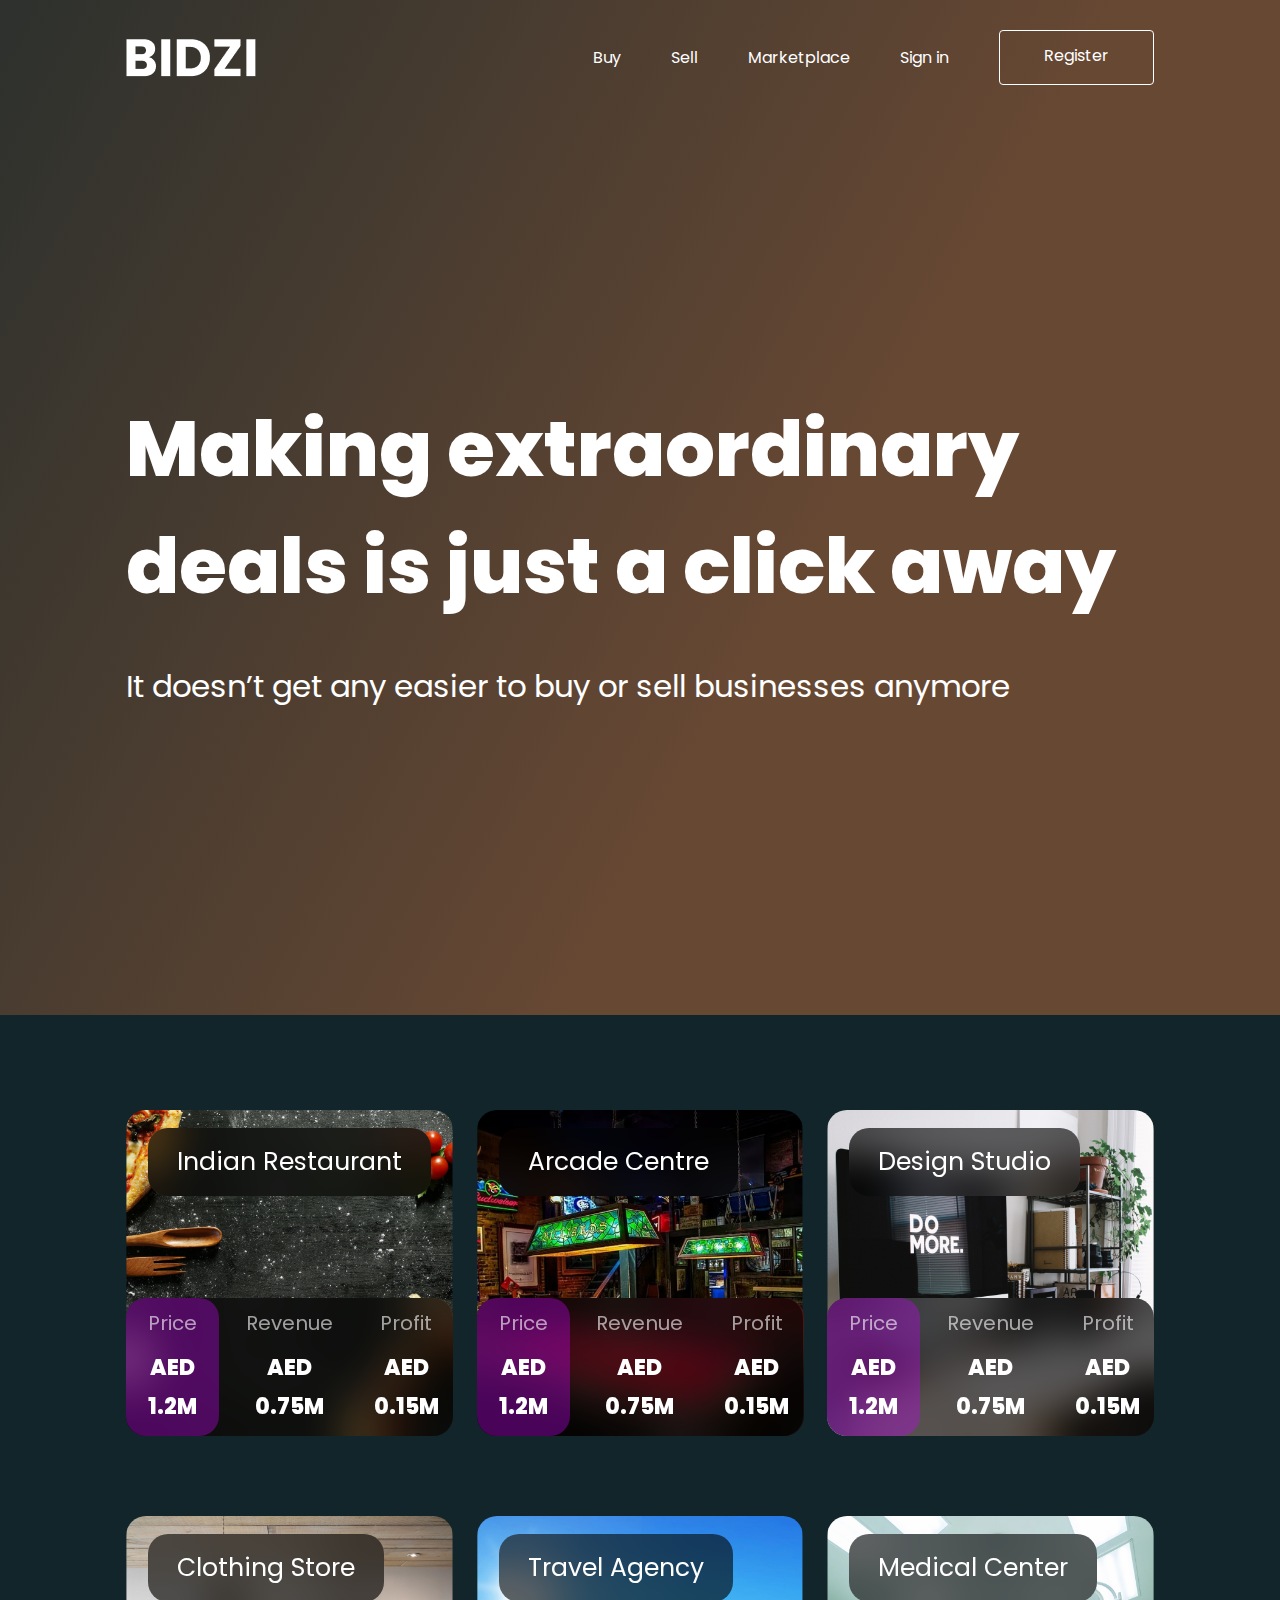
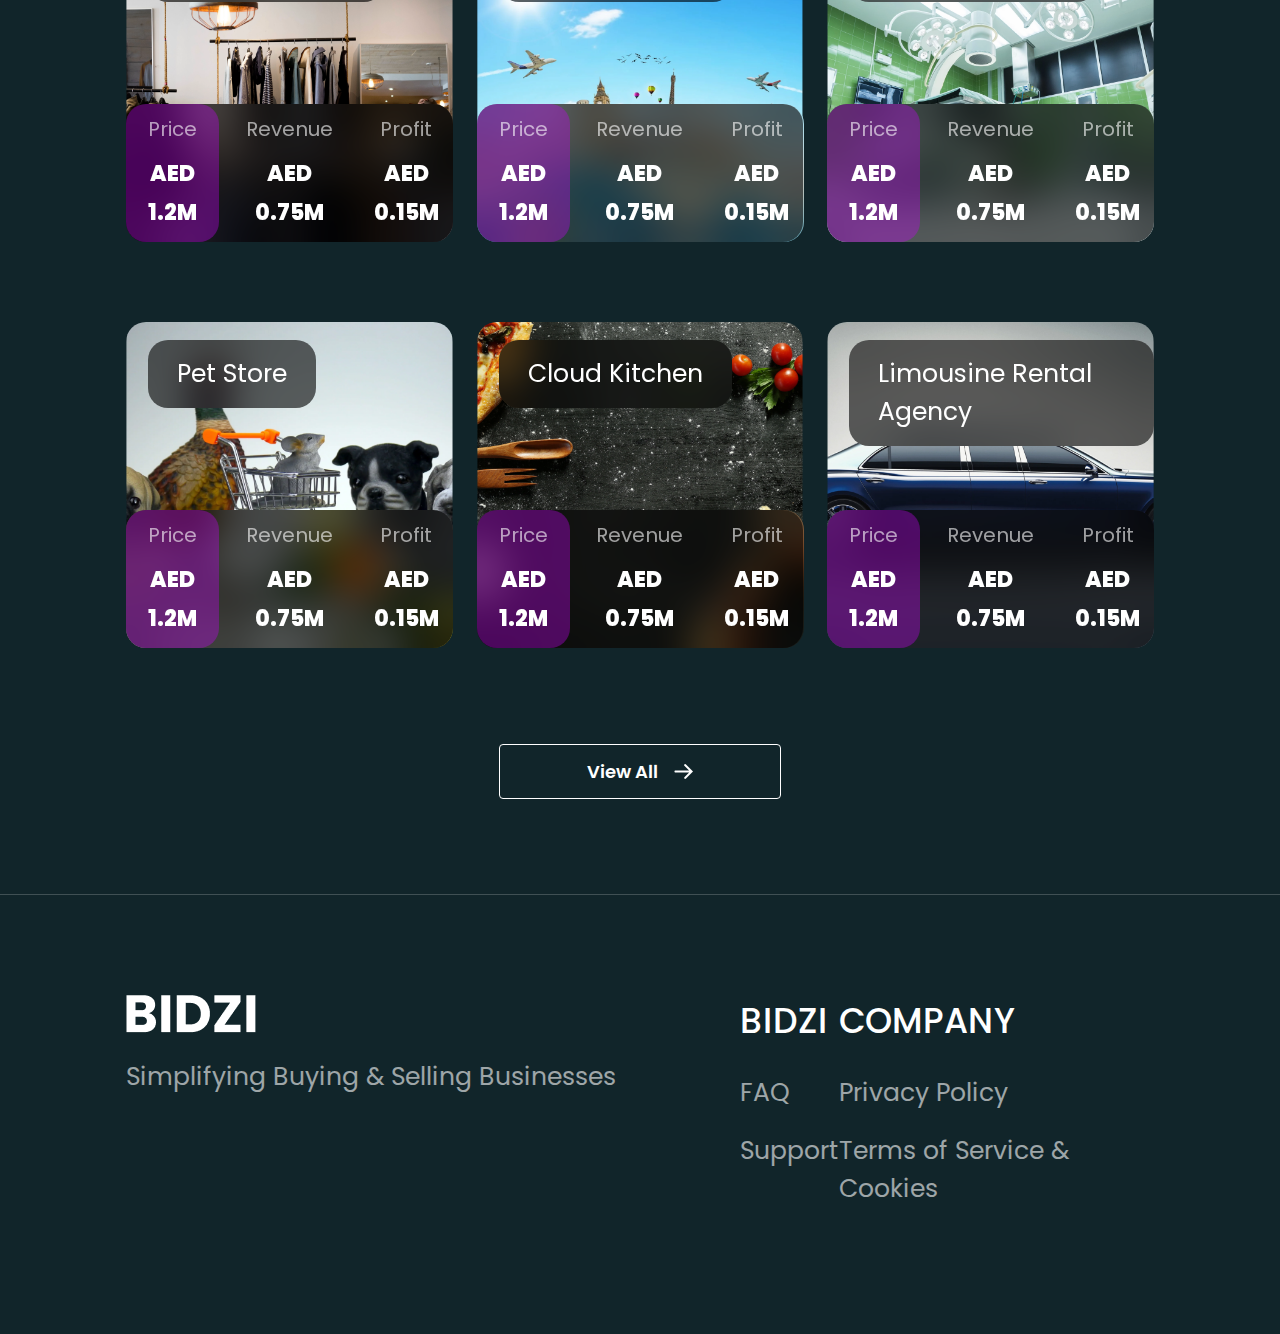
==== index.html @ 93b61b7f "intial" ====
<!DOCTYPE html>
<html lang="en-US">
  <head>
    <meta charset="utf-8" />
    <meta name="viewport" content="width=device-width, initial-scale=1" />
    <link rel="shortcut icon" href="images/favicon.png" />
    <title>Bidzi</title>
    <link media="all" rel="stylesheet" type="text/css" href="css/main.css" />
  </head>
  <body>
    <div id="wrapper">
      <div class="main-header">
        <header id="header">
          <div class="container-fluid">
            <a href="#" class="nav-opener">
              <i class="fal fa-bars"></i>
            </a>
            <nav id="nav">
              <a href="#" class="nav-opener">
                <i class="fal fa-close"></i>
              </a>
              <div class="logo">
                <a href="index.html">
                  <img src="./images/logo.png" alt="LOGO" />
                </a>
              </div>
              <ul>
                <li>
                  <a href="">Buy</a>
                </li>
                <li>
                  <a href="">Sell</a>
                </li>
                <li>
                  <a href="">Marketplace</a>
                </li>
                <li>
                  <a href="./sign-up.html">Sign in</a>
                </li>
                <li>
                  <a href="./Seller.dashboard.html" class="btn transparent"
                    >Register</a
                  >
                </li>
              </ul>
            </nav>
            <div class="logo second" id="second-logo">
              <a href="index.html">
                <img src="images/logo.png" alt="LOGO" />
              </a>
            </div>
          </div>
        </header>
        <div class="container-fluid banner-section">
          <div class="banner-content">
            <h1>Making extraordinary deals is just a click away</h1>
            <p>It doesn’t get any easier to buy or sell businesses anymore</p>
          </div>
        </div>
      </div>
      <!-- main-section -->
      <main id="main">
        <section class="card-section">
          <div class="container-fluid">
            <div class="row">
              <div class="col-lg-4 col-md-6 col-sm-12">
                <div class="card">
                  <div class="card-img">
                    <img src="./images/card-1.png" alt="card-1" />
                  </div>
                  <div class="card-content">
                    <div class="card-tag">
                      <p class="card-text">Indian Restaurant</p>
                    </div>
                    <div class="card-description">
                      <div class="row">
                        <div class="col-lg-4 col-12">
                          <div class="price-card price">
                            <span class="title-value">Price</span>
                            <span class="price-value">AED 1.2M</span>
                          </div>
                        </div>
                        <div class="col-lg-4 col-6">
                          <div class="price-card">
                            <span class="title-value">Revenue</span>
                            <span class="price-value">AED 0.75M</span>
                          </div>
                        </div>
                        <div class="col-lg-4 col-6">
                          <div class="price-card">
                            <span class="title-value">Profit</span>
                            <span class="price-value">AED 0.15M</span>
                          </div>
                        </div>
                      </div>
                    </div>
                  </div>
                </div>
              </div>
              <div class="col-lg-4 col-md-6 col-sm-12">
                <div class="card">
                  <div class="card-img">
                    <img src="./images/card-2.png" alt="card-2" />
                  </div>
                  <div class="card-content">
                    <div class="card-tag">
                      <p class="card-text">Arcade Centre</p>
                    </div>
                    <div class="card-description">
                      <div class="row">
                        <div class="col-lg-4 col-12">
                          <div class="price-card price">
                            <span class="title-value">Price</span>
                            <span class="price-value">AED 1.2M</span>
                          </div>
                        </div>
                        <div class="col-lg-4 col-6">
                          <div class="price-card">
                            <span class="title-value">Revenue</span>
                            <span class="price-value">AED 0.75M</span>
                          </div>
                        </div>
                        <div class="col-lg-4 col-6">
                          <div class="price-card">
                            <span class="title-value">Profit</span>
                            <span class="price-value">AED 0.15M</span>
                          </div>
                        </div>
                      </div>
                    </div>
                  </div>
                </div>
              </div>
              <div class="col-lg-4 col-md-6 col-sm-12">
                <div class="card">
                  <div class="card-img">
                    <img src="./images/card-3.png" alt="card-3" />
                  </div>
                  <div class="card-content">
                    <div class="card-tag">
                      <p class="card-text">Design Studio</p>
                    </div>
                    <div class="card-description">
                      <div class="row">
                        <div class="col-lg-4 col-12">
                          <div class="price-card price">
                            <span class="title-value">Price</span>
                            <span class="price-value">AED 1.2M</span>
                          </div>
                        </div>
                        <div class="col-lg-4 col-6">
                          <div class="price-card">
                            <span class="title-value">Revenue</span>
                            <span class="price-value">AED 0.75M</span>
                          </div>
                        </div>
                        <div class="col-lg-4 col-6">
                          <div class="price-card">
                            <span class="title-value">Profit</span>
                            <span class="price-value">AED 0.15M</span>
                          </div>
                        </div>
                      </div>
                    </div>
                  </div>
                </div>
              </div>
              <div class="col-lg-4 col-md-6 col-sm-12">
                <div class="card">
                  <div class="card-img">
                    <img src="./images/card-4.png" alt="card-4" />
                  </div>
                  <div class="card-content">
                    <div class="card-tag">
                      <p class="card-text">Clothing Store</p>
                    </div>
                    <div class="card-description">
                      <div class="row">
                        <div class="col-lg-4 col-12">
                          <div class="price-card price">
                            <span class="title-value">Price</span>
                            <span class="price-value">AED 1.2M</span>
                          </div>
                        </div>
                        <div class="col-lg-4 col-6">
                          <div class="price-card">
                            <span class="title-value">Revenue</span>
                            <span class="price-value">AED 0.75M</span>
                          </div>
                        </div>
                        <div class="col-lg-4 col-6">
                          <div class="price-card">
                            <span class="title-value">Profit</span>
                            <span class="price-value">AED 0.15M</span>
                          </div>
                        </div>
                      </div>
                    </div>
                  </div>
                </div>
              </div>
              <div class="col-lg-4 col-md-6 col-sm-12">
                <div class="card">
                  <div class="card-img">
                    <img src="./images/card-5.png" alt="card-5" />
                  </div>
                  <div class="card-content">
                    <div class="card-tag">
                      <p class="card-text">Travel Agency</p>
                    </div>
                    <div class="card-description">
                      <div class="row">
                        <div class="col-lg-4 col-12">
                          <div class="price-card price">
                            <span class="title-value">Price</span>
                            <span class="price-value">AED 1.2M</span>
                          </div>
                        </div>
                        <div class="col-lg-4 col-6">
                          <div class="price-card">
                            <span class="title-value">Revenue</span>
                            <span class="price-value">AED 0.75M</span>
                          </div>
                        </div>
                        <div class="col-lg-4 col-6">
                          <div class="price-card">
                            <span class="title-value">Profit</span>
                            <span class="price-value">AED 0.15M</span>
                          </div>
                        </div>
                      </div>
                    </div>
                  </div>
                </div>
              </div>
              <div class="col-lg-4 col-md-6 col-sm-12">
                <div class="card">
                  <div class="card-img">
                    <img src="./images/card-6.png" alt="card-6" />
                  </div>
                  <div class="card-content">
                    <div class="card-tag">
                      <p class="card-text">Medical Center</p>
                    </div>
                    <div class="card-description">
                      <div class="row">
                        <div class="col-md-4 col-sm-12">
                          <div class="price-card price">
                            <span class="title-value">Price</span>
                            <span class="price-value">AED 1.2M</span>
                          </div>
                        </div>
                        <div class="col-lg-4 col-6">
                          <div class="price-card">
                            <span class="title-value">Revenue</span>
                            <span class="price-value">AED 0.75M</span>
                          </div>
                        </div>
                        <div class="col-lg-4 col-6">
                          <div class="price-card">
                            <span class="title-value">Profit</span>
                            <span class="price-value">AED 0.15M</span>
                          </div>
                        </div>
                      </div>
                    </div>
                  </div>
                </div>
              </div>
              <div class="col-lg-4 col-md-6 col-sm-12">
                <div class="card">
                  <div class="card-img">
                    <img src="./images/card-7.png" alt="card-7" />
                  </div>
                  <div class="card-content">
                    <div class="card-tag">
                      <p class="card-text">Pet Store</p>
                    </div>
                    <div class="card-description">
                      <div class="row">
                        <div class="col-md-4 col-sm-12">
                          <div class="price-card price">
                            <span class="title-value">Price</span>
                            <span class="price-value">AED 1.2M</span>
                          </div>
                        </div>
                        <div class="col-lg-4 col-6">
                          <div class="price-card">
                            <span class="title-value">Revenue</span>
                            <span class="price-value">AED 0.75M</span>
                          </div>
                        </div>
                        <div class="col-lg-4 col-6">
                          <div class="price-card">
                            <span class="title-value">Profit</span>
                            <span class="price-value">AED 0.15M</span>
                          </div>
                        </div>
                      </div>
                    </div>
                  </div>
                </div>
              </div>
              <div class="col-lg-4 col-md-6 col-sm-12">
                <div class="card">
                  <div class="card-img">
                    <img src="./images/card-1.png" alt="card-8" />
                  </div>
                  <div class="card-content">
                    <div class="card-tag">
                      <p class="card-text">Cloud Kitchen</p>
                    </div>
                    <div class="card-description">
                      <div class="row">
                        <div class="col-lg-4 col-12">
                          <div class="price-card price">
                            <span class="title-value">Price</span>
                            <span class="price-value">AED 1.2M</span>
                          </div>
                        </div>
                        <div class="col-lg-4 col-6">
                          <div class="price-card">
                            <span class="title-value">Revenue</span>
                            <span class="price-value">AED 0.75M</span>
                          </div>
                        </div>
                        <div class="col-lg-4 col-6">
                          <div class="price-card">
                            <span class="title-value">Profit</span>
                            <span class="price-value">AED 0.15M</span>
                          </div>
                        </div>
                      </div>
                    </div>
                  </div>
                </div>
              </div>
              <div class="col-lg-4 col-md-6 col-sm-12">
                <div class="card">
                  <div class="card-img">
                    <img src="./images/card-9.png" alt="card-9" />
                  </div>
                  <div class="card-content">
                    <div class="card-tag">
                      <p class="card-text">Limousine Rental Agency</p>
                    </div>
                    <div class="card-description">
                      <div class="row">
                        <div class="col-lg-4 col-12">
                          <div class="price-card price">
                            <span class="title-value">Price</span>
                            <span class="price-value">AED 1.2M</span>
                          </div>
                        </div>
                        <div class="col-lg-4 col-6">
                          <div class="price-card">
                            <span class="title-value">Revenue</span>
                            <span class="price-value">AED 0.75M</span>
                          </div>
                        </div>
                        <div class="col-lg-4 col-6">
                          <div class="price-card">
                            <span class="title-value">Profit</span>
                            <span class="price-value">AED 0.15M</span>
                          </div>
                        </div>
                      </div>
                    </div>
                  </div>
                </div>
              </div>
            </div>
          </div>
          <div class="container">
            <div class="view-button text-center mt-3">
              <a
                href="#"
                class="btn transparent view d-flex justify-content-center align-items-center gap-3 m-auto"
              >
                <span>View All</span>
                <img src="./images/right-arrow.png" alt="right-arrow" />
              </a>
            </div>
          </div>
        </section>
      </main>
      <!-- footer -->
      <footer id="footer">
        <div class="container-fluid footer-container">
          <div class="row">
            <div class="col-md-7 col-sm-12">
              <div class="footer-left">
                <div class="logo">
                  <a href="index.html">
                    <img src="./images/logo.png" alt="LOGO" />
                  </a>
                </div>
                <p>Simplifying Buying & Selling Businesses</p>
              </div>
            </div>
            <div class="col-md-5 col-sm-12">
              <div class="footer-right">
                <div class="faq">
                  <h1>Bidzi</h1>
                  <ul class="footer-links">
                    <li>
                      <a href="#">FAQ</a>
                    </li>
                    <li>
                      <a href="#">Support</a>
                    </li>
                  </ul>
                </div>
                <div class="company">
                  <h1>Company</h1>
                  <ul class="footer-links">
                    <li>
                      <a href="#">Privacy Policy</a>
                    </li>
                    <li>
                      <a href="#">Terms of Service & Cookies</a>
                    </li>
                  </ul>
                </div>
              </div>
            </div>
          </div>
        </div>
      </footer>
    </div>
    <script src="https://ajax.googleapis.com/ajax/libs/jquery/1.11.2/jquery.min.js"></script>
    <script type="text/javascript" src="js/bootstrap.min.js"></script>
    <script type="text/javascript" src="js/main.js"></script>
    <script type="text/javascript" src="js/slick.js"></script>
  </body>
</html>
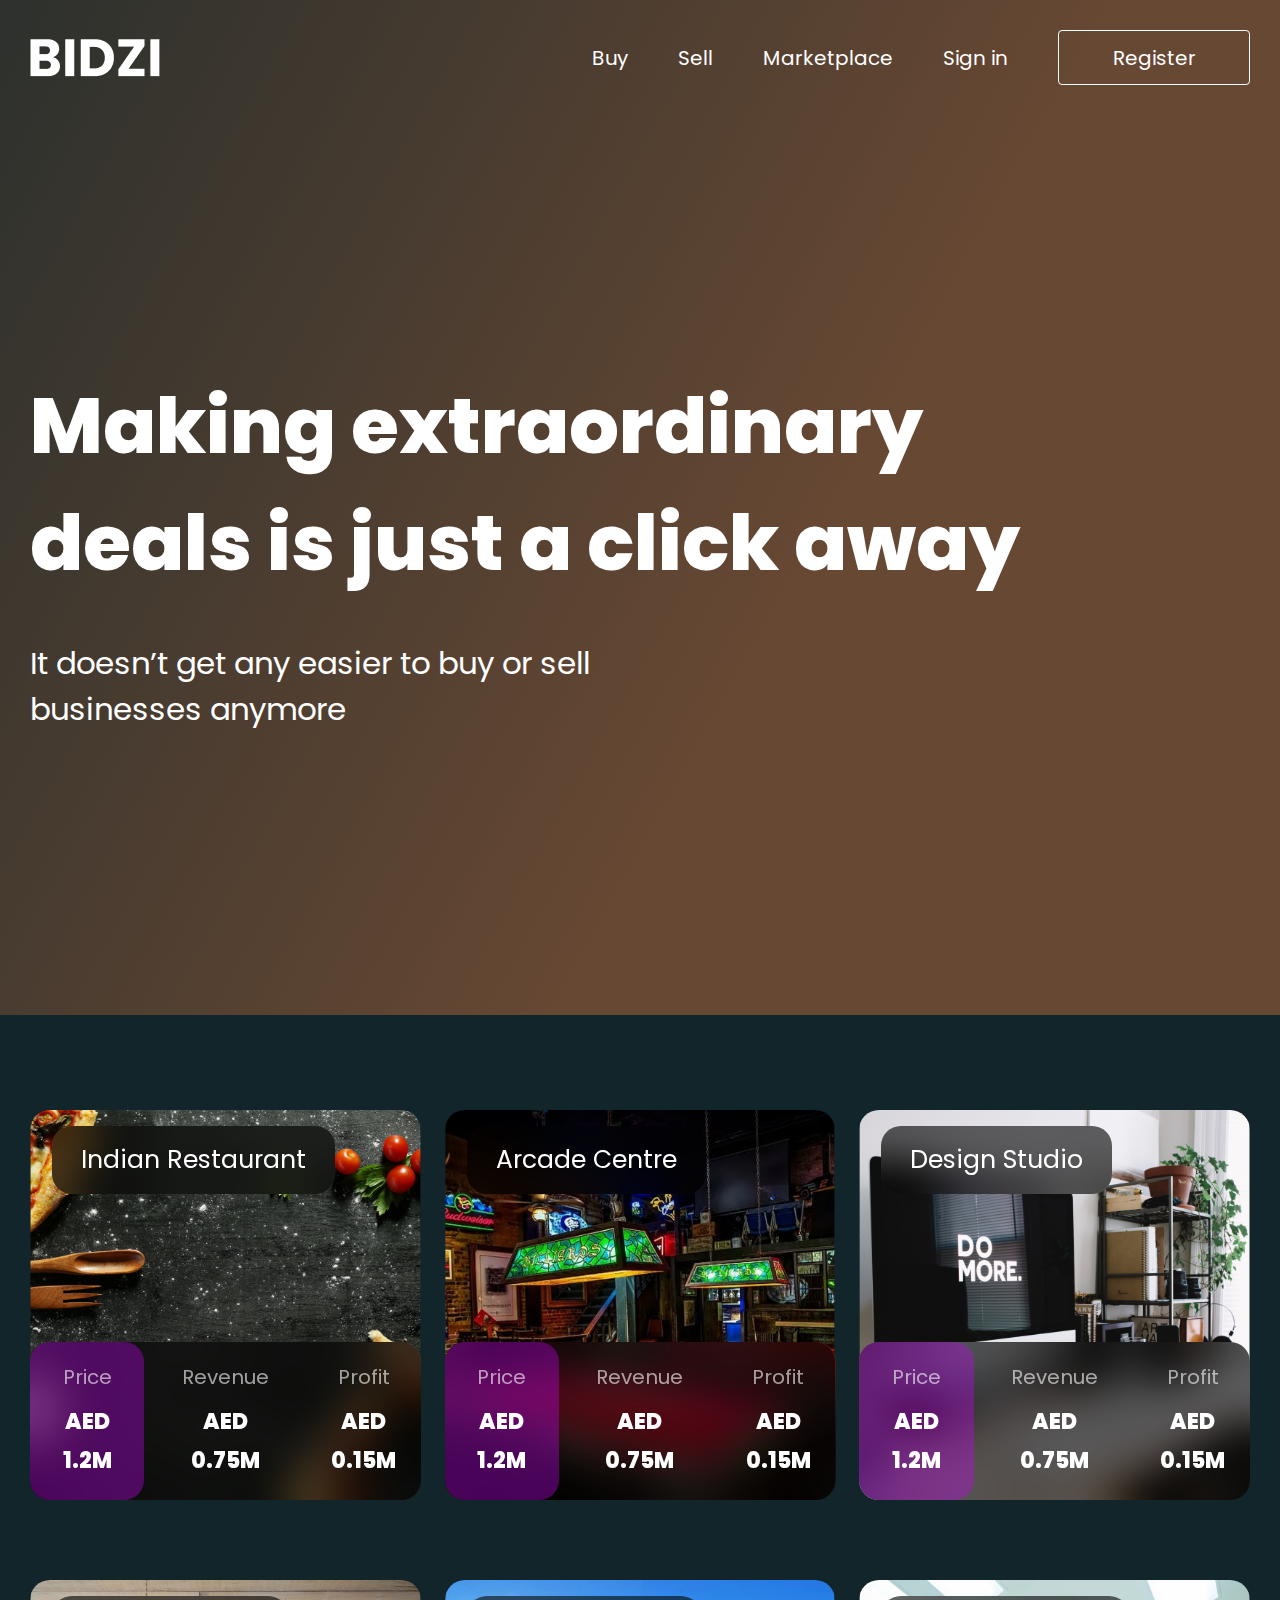
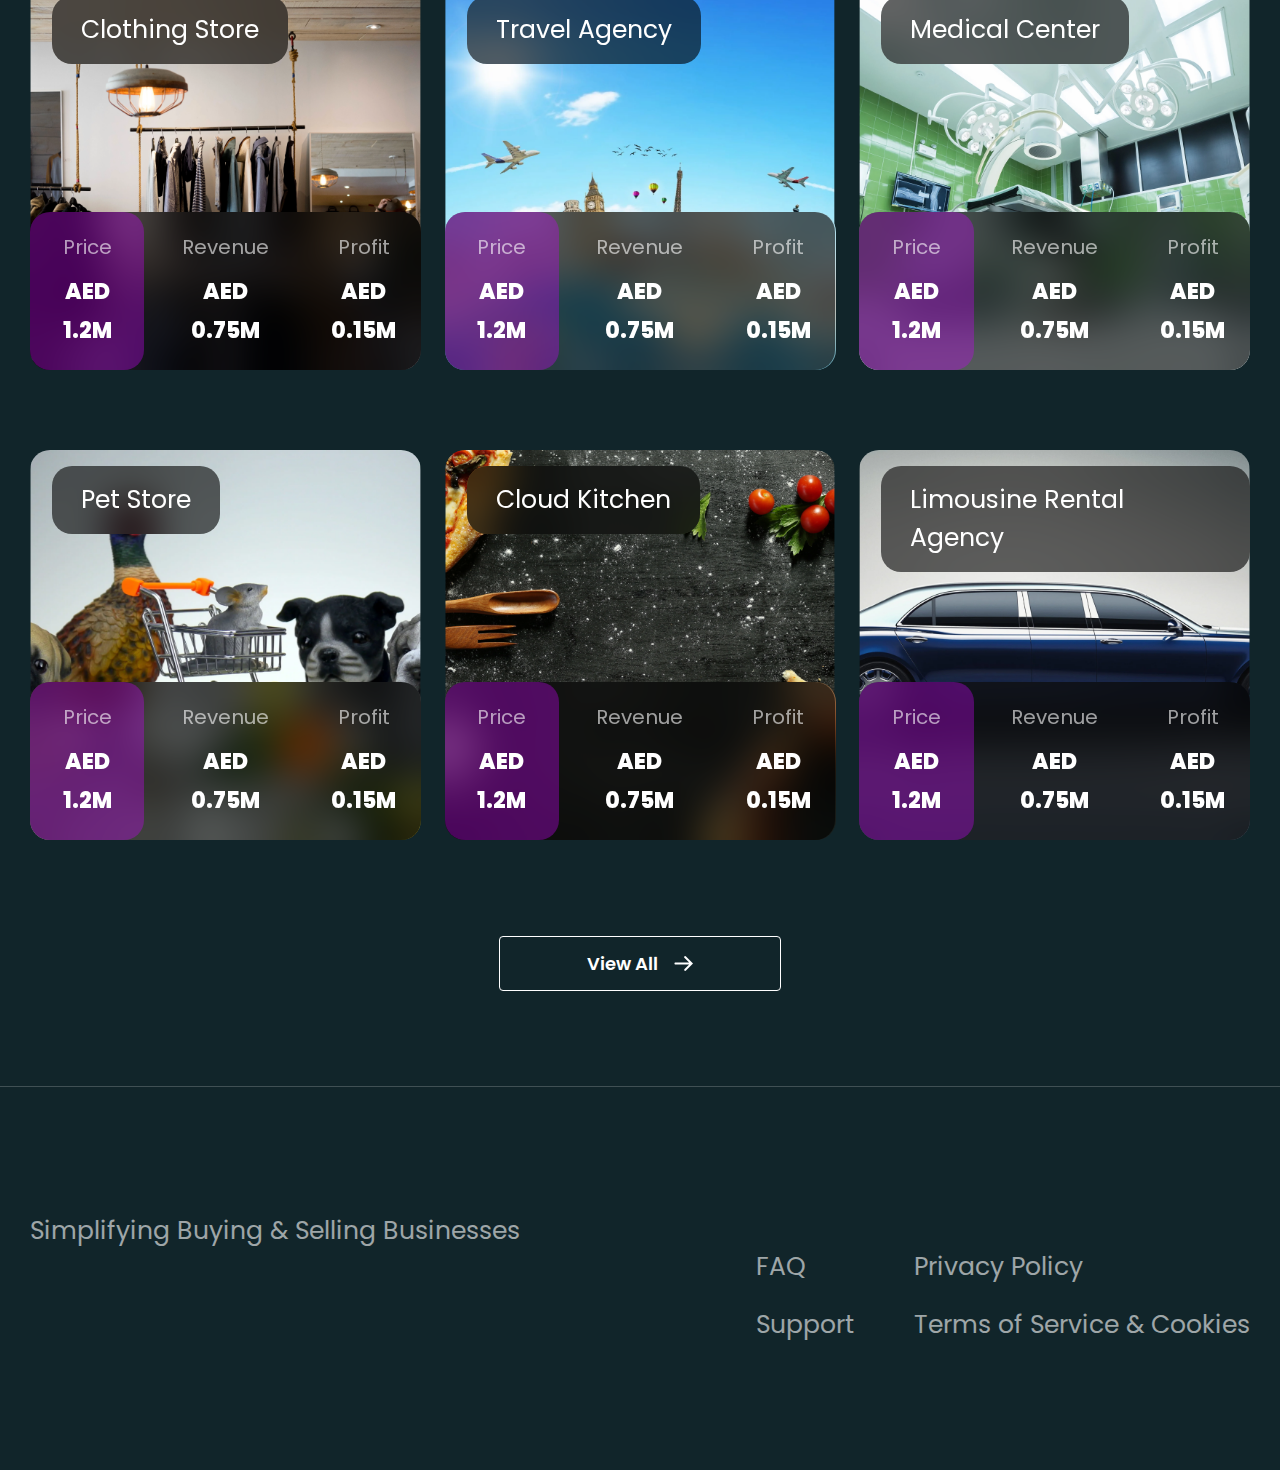
==== commit 041b294a: "buyer dashboard done" ====
--- a/index.html
+++ b/index.html
@@ -3,7 +3,7 @@
   <head>
     <meta charset="utf-8" />
     <meta name="viewport" content="width=device-width, initial-scale=1" />
-    <link rel="shortcut icon" href="images/favicon.png" />
+    <link rel="shortcut icon" href="images/logo.png" />
     <title>Bidzi</title>
     <link media="all" rel="stylesheet" type="text/css" href="css/main.css" />
   </head>
@@ -15,6 +15,11 @@
             <a href="#" class="nav-opener">
               <i class="fal fa-bars"></i>
             </a>
+            <div class="logo">
+              <a href="index.html">
+                <img src="images/logo.png" alt="LOGO" />
+              </a>
+            </div>
             <nav id="nav">
               <a href="#" class="nav-opener">
                 <i class="fal fa-close"></i>
@@ -32,7 +37,7 @@
                   <a href="">Sell</a>
                 </li>
                 <li>
-                  <a href="">Marketplace</a>
+                  <a href="market-place.html">Marketplace</a>
                 </li>
                 <li>
                   <a href="./sign-up.html">Sign in</a>
@@ -44,17 +49,14 @@
                 </li>
               </ul>
             </nav>
-            <div class="logo second" id="second-logo">
-              <a href="index.html">
-                <img src="images/logo.png" alt="LOGO" />
-              </a>
-            </div>
           </div>
         </header>
-        <div class="container-fluid banner-section">
-          <div class="banner-content">
-            <h1>Making extraordinary deals is just a click away</h1>
-            <p>It doesn’t get any easier to buy or sell businesses anymore</p>
+        <div class="banner-section">
+          <div class="container-fluid">
+            <div class="banner-content">
+              <h1>Making extraordinary deals is just a click away</h1>
+              <p>It doesn’t get any easier to buy or sell businesses anymore</p>
+            </div>
           </div>
         </div>
       </div>
@@ -400,7 +402,7 @@
             </div>
             <div class="col-md-5 col-sm-12">
               <div class="footer-right">
-                <div class="faq">
+                <div>
                   <h1>Bidzi</h1>
                   <ul class="footer-links">
                     <li>
@@ -411,7 +413,7 @@
                     </li>
                   </ul>
                 </div>
-                <div class="company">
+                <div>
                   <h1>Company</h1>
                   <ul class="footer-links">
                     <li>
--- a/css/main.css
+++ b/css/main.css
@@ -21963,6 +21963,15 @@
   overflow: hidden;
 }
 
+label {
+  font-weight: 500;
+  font-size: 20px;
+  line-height: 30px;
+  letter-spacing: 0.02em;
+  color: #fff;
+  margin-bottom: 10px;
+}
+
 input[type=text],
 input[type=tel],
 input[type=email],
@@ -22235,6 +22244,12 @@
 select,
 .form-select {
   -webkit-appearance: none;
+  background-image: url(../images/arrow-down.svg);
+  background-repeat: no-repeat;
+  background-position: calc(100% - 10px) center;
+  background-size: 14px;
+  line-height: 20px !important;
+  z-index: 9999;
 }
 
 textarea {
@@ -22244,6 +22259,7 @@
   line-height: 15px;
   color: rgba(255, 255, 255, 0.4);
   padding: 20px;
+  border-radius: 10px;
 }
 
 button,
@@ -22254,116 +22270,6 @@
   -webkit-appearance: none;
   -webkit-border-radius: 0;
   cursor: pointer;
-}
-
-.radio {
-  padding: 0;
-}
-.radio.radio-card {
-  display: block;
-  position: relative;
-  border: none;
-  flex: 1 0 47%;
-}
-@media (max-width: 767px) {
-  .radio.radio-card {
-    flex: 1 0 100%;
-  }
-}
-.radio.radio-card input[type=radio]:checked ~ label {
-  background: #fff8e6;
-  border: 3px solid #febd09;
-}
-.radio.radio-card label {
-  padding: 130px 30px 50px;
-  width: 100%;
-  height: auto;
-  background: #fff;
-  color: #11252a;
-  border: 1px solid #e0e0e0;
-  border-radius: 30px;
-  font-weight: 600;
-  font-size: 36px;
-  line-height: 58px;
-  cursor: pointer;
-  position: relative;
-  text-align: center;
-  transition: all ease 0.3s;
-  max-height: 500px;
-  min-height: 500px;
-  display: flex;
-  align-items: center;
-  justify-content: center;
-  flex-direction: column;
-  gap: 100px;
-}
-@media (max-width: 991px) {
-  .radio.radio-card label {
-    padding: 90px 20px 25px;
-    max-height: 400px;
-    min-height: 400px;
-    gap: 50px;
-  }
-}
-@media (max-width: 639px) {
-  .radio.radio-card label {
-    padding: 60px 15px 15px;
-    max-height: 300px;
-    min-height: 300px;
-    gap: 20px;
-  }
-}
-.radio.radio-card .img-box {
-  max-width: 270px;
-  margin: 0 auto;
-}
-@media (max-width: 639px) {
-  .radio.radio-card .img-box {
-    max-width: 160px;
-  }
-}
-.radio.radio-card .img-box.company {
-  max-width: 350px;
-}
-@media (max-width: 639px) {
-  .radio.radio-card .img-box.company {
-    max-width: 220px;
-  }
-}
-.radio input[type=radio] {
-  position: absolute;
-  opacity: 0;
-  visibility: hidden;
-}
-.radio input[type=radio]:checked ~ label:after {
-  content: "\f111";
-  font-family: "Font Awesome 5 Pro";
-  background: #fff;
-  border-color: #f7af7e;
-  color: #f7af7e;
-}
-.radio label:after {
-  content: "";
-  width: 46px;
-  height: 46px;
-  display: block;
-  border: 4px solid #e0e0e0;
-  position: absolute;
-  top: 34px;
-  right: 34px;
-  font-size: 28px;
-  border-radius: 50%;
-  display: flex;
-  align-items: center;
-  justify-content: center;
-  font-weight: 900;
-}
-@media (max-width: 639px) {
-  .radio label:after {
-    width: 30px;
-    height: 30px;
-    font-size: 16px;
-  }
 }
 
 .main-signup {
@@ -22534,9 +22440,32 @@
   transform: translateY(-50%);
 }
 
-#seller-dashboard {
+.bg-dashbaord {
   background-color: #11252a;
   min-height: 100vh;
+}
+
+.main-sidebar {
+  width: 30%;
+}
+@media (max-width: 1199px) {
+  .main-sidebar {
+    width: 0;
+  }
+}
+
+.sidebar-opener {
+  display: none;
+  position: absolute;
+  left: 15px;
+  top: 10px;
+  z-index: 999;
+}
+@media (max-width: 1199px) {
+  .sidebar-opener {
+    display: inline-block;
+    vertical-align: middle;
+  }
 }
 
 .seller-dashboard-header {
@@ -22553,34 +22482,72 @@
   margin-top: 20px;
   margin-bottom: 100px;
 }
+@media (max-width: 1199px) {
+  .inner-dashboard .sidebar {
+    position: fixed;
+    left: -260px;
+    top: 0;
+    bottom: 0;
+    width: 250px;
+    z-index: 99999;
+    margin: 0;
+    border-radius: 0 40px 40px 0;
+    transition: all ease 0.3s;
+  }
+}
 .inner-dashboard .sidebar ul {
   padding: 0;
 }
 .inner-dashboard .sidebar ul li {
   list-style: none;
-  padding: 10px 27px;
+}
+.inner-dashboard .sidebar ul li a.active {
+  font-weight: 700;
+  font-size: 20px;
+  line-height: 30px;
+  background: rgba(255, 255, 255, 0.1);
+  border-right: 9px solid #C204F1;
 }
 .inner-dashboard .sidebar ul li a {
+  padding: 29px 27px;
   font-weight: 400;
   font-size: 20px;
   line-height: 30px;
   color: #fff;
   display: flex;
   gap: 31px;
-  padding: 19px 0;
 }
 .inner-dashboard .dashboard-table {
   background: rgba(0, 0, 0, 0.2);
+  backdrop-filter: blur(20px);
   -webkit-backdrop-filter: blur(20px);
-          backdrop-filter: blur(20px);
-  padding: 25px 20px;
+  padding: 45px 35px;
   border-radius: 10px 10px 0px 0px;
-  margin-left: 30px;
+  margin-left: 15px;
   row-gap: 25px;
   height: 100%;
+  width: 100%;
+}
+@media (max-width: 1199px) {
+  .inner-dashboard .dashboard-table {
+    margin-top: 50px;
+    height: 100%;
+  }
+}
+@media (max-width: 767px) {
+  .inner-dashboard .dashboard-table .searchbar-field {
+    flex-direction: column;
+    gap: 20px;
+  }
 }
 .inner-dashboard .dashboard-table .searchbar-field .search-icon {
   position: relative;
+}
+@media (max-width: 767px) {
+  .inner-dashboard .dashboard-table .searchbar-field .search-icon {
+    width: 100%;
+    display: flex;
+  }
 }
 .inner-dashboard .dashboard-table .searchbar-field .search-icon input {
   -webkit-border-radius: 0;
@@ -22589,7 +22556,7 @@
   padding: 20px;
   font-weight: 400;
   font-size: 16px;
-  padding: 10px 20px;
+  padding: 10px 40px 10px 20px;
   letter-spacing: 0.02em;
   color: #fff !important;
   border: 1px solid transparent;
@@ -22601,8 +22568,13 @@
 }
 @media (max-width: 991px) {
   .inner-dashboard .dashboard-table .searchbar-field .search-icon input {
-    height: 40px;
     line-height: 54px;
+    width: 250px;
+  }
+}
+@media (max-width: 767px) {
+  .inner-dashboard .dashboard-table .searchbar-field .search-icon input {
+    width: 100%;
   }
 }
 .inner-dashboard .dashboard-table .searchbar-field .search-icon::before {
@@ -22624,7 +22596,8 @@
   width: 24px !important;
   height: 24px !important;
   border: 1px solid #fff;
-  border-radius: 5px;
+  border-radius: 7px !important;
+  accent-color: transparent !important;
 }
 .inner-dashboard .dashboard-table .searchbar-field .auto-rename p {
   font-weight: 500;
@@ -22654,9 +22627,20 @@
   line-height: 33px;
   color: #484848;
 }
-@media only screen and (max-width: 1600px) and (min-width: 360px) {
+@media (max-width: 991px) {
   .inner-dashboard .dashboard-table .seller-dashboard-table table tbody tr td {
-    padding: 35px 20px;
+    font-size: 14px;
+    white-space: nowrap;
+  }
+}
+@media only screen and (max-width: 1600px) and (min-width: 992px) {
+  .inner-dashboard .dashboard-table .seller-dashboard-table table tbody tr td {
+    padding: 35px 10px;
+  }
+}
+@media (max-width: 991px) {
+  .inner-dashboard .dashboard-table .seller-dashboard-table table tbody tr td {
+    padding: 10px;
   }
 }
 .inner-dashboard .dashboard-table .seller-dashboard-table table tbody tr td img {
@@ -22664,11 +22648,18 @@
   height: 30.61px;
 }
 .inner-dashboard .dashboard-table .seller-dashboard-table table tbody tr td .accept {
-  padding: 3px 5px;
+  padding: 3px 15px;
   height: auto;
   color: #74a303;
   border: 1px solid #74a303;
   background: rgba(116, 163, 3, 0.1);
+  border-radius: 50px !important;
+}
+@media (max-width: 767px) {
+  .inner-dashboard .dashboard-table .seller-dashboard-table table tbody tr td .accept {
+    font-size: 12px;
+    white-space: nowrap;
+  }
 }
 .inner-dashboard .dashboard-table .seller-dashboard-table table tbody tr td .pending {
   color: #ca9100;
@@ -22690,6 +22681,12 @@
   border-radius: 5px;
   padding: 7px 15px;
 }
+@media (max-width: 767px) {
+  .inner-dashboard .dashboard-table .seller-dashboard-table table tbody tr td .Approved {
+    font-size: 12px;
+    white-space: nowrap;
+  }
+}
 .inner-dashboard .dashboard-table .seller-dashboard-table table tbody tr td .Reject {
   background: #f1042f;
   border: 1px solid rgba(255, 255, 255, 0.4);
@@ -22700,6 +22697,12 @@
   font-size: 20px;
   line-height: 30px;
 }
+@media (max-width: 767px) {
+  .inner-dashboard .dashboard-table .seller-dashboard-table table tbody tr td .Reject {
+    font-size: 12px;
+    white-space: nowrap;
+  }
+}
 .inner-dashboard .dashboard-table .seller-dashboard-table table tbody tr td:nth-child(1) {
   border-radius: 40px 0 0 40px;
   padding-left: 65px;
@@ -22731,18 +22734,24 @@
   font-family: "Poppins", sans-serif;
   color: #000;
 }
-@media only screen and (max-width: 1600px) and (min-width: 360px) {
+@media only screen and (max-width: 1600px) and (min-width: 992px) {
   .inner-dashboard .dashboard-table .seller-dashboard-table table tbody tr td p {
     font-size: 20px;
   }
 }
+@media (max-width: 991px) {
+  .inner-dashboard .dashboard-table .seller-dashboard-table table tbody tr td p {
+    font-size: 14px;
+    white-space: nowrap;
+  }
+}
 
 .analytics-value {
   background: rgba(0, 0, 0, 0.2);
+  backdrop-filter: blur(17.789px);
   -webkit-backdrop-filter: blur(17.789px);
-          backdrop-filter: blur(17.789px);
   border-radius: 17.789px;
-  min-height: 345px;
+  height: 100%;
   text-align: center;
   display: flex;
   flex-direction: column;
@@ -22750,21 +22759,54 @@
   justify-content: center;
   padding: 20px;
 }
+@media only screen and (max-width: 1600px) and (min-width: 992px) {
+  .analytics-value {
+    min-height: 226px;
+  }
+}
 .analytics-value h1 {
   font-weight: 700;
   font-size: 92.5028px;
   line-height: 139px;
   color: #ffffff;
 }
+@media only screen and (max-width: 1600px) and (min-width: 992px) {
+  .analytics-value h1 {
+    font-size: 50px;
+    margin-bottom: 20px;
+    line-height: 70px;
+  }
+}
+@media (max-width: 991px) {
+  .analytics-value h1 {
+    font-size: 20px !important;
+    line-height: 30px !important;
+  }
+}
 .analytics-value p {
   font-weight: 500;
   font-size: 25px;
   line-height: 38px;
   color: rgba(255, 255, 255, 0.7);
 }
+@media only screen and (max-width: 1600px) and (min-width: 992px) {
+  .analytics-value p {
+    font-size: 20px;
+  }
+}
+@media (max-width: 991px) {
+  .analytics-value p {
+    font-size: 16px;
+  }
+}
 
 .question-listing {
   padding: 40px;
+}
+@media (max-width: 639px) {
+  .question-listing {
+    padding: 10px;
+  }
 }
 .question-listing h1 {
   font-weight: 700;
@@ -22772,6 +22814,11 @@
   line-height: 35px;
   color: #fff;
   margin-bottom: 30px;
+}
+@media (max-width: 639px) {
+  .question-listing h1 {
+    font-size: 16px;
+  }
 }
 .question-listing a {
   background: #C204F1;
@@ -22799,8 +22846,19 @@
   padding: 19px;
   margin-bottom: 10px;
 }
+@media (max-width: 639px) {
+  .question-listing .inner-question P {
+    font-size: 14px;
+  }
+}
 .question-listing .inner-question textarea {
   margin-bottom: 19px;
+  border: none;
+}
+@media (max-width: 639px) {
+  .question-listing .inner-question textarea {
+    font-size: 14px;
+  }
 }
 
 .document-listing {
@@ -22811,12 +22869,22 @@
   padding: 40px;
   height: 100%;
 }
+@media (max-width: 639px) {
+  .document-listing {
+    padding: 10px;
+  }
+}
 .document-listing h1 {
   font-weight: 700;
   font-size: 23.1341px;
   line-height: 35px;
   color: #fff;
   margin-bottom: 40px;
+}
+@media (max-width: 639px) {
+  .document-listing h1 {
+    font-size: 16px;
+  }
 }
 .document-listing ul {
   padding: 0;
@@ -22829,10 +22897,382 @@
   list-style: none;
   margin-bottom: 30px;
 }
+@media (max-width: 639px) {
+  .document-listing ul li {
+    font-size: 14px;
+  }
+}
 .document-listing ul li span {
   font-weight: 700;
   font-size: 20px;
   line-height: 30px;
+}
+@media (max-width: 639px) {
+  .document-listing ul li span {
+    font-size: 14px;
+  }
+}
+
+@media (max-width: 639px) {
+  .chat-dashboard {
+    padding: 0 !important;
+  }
+}
+.chat-dashboard .chat-content {
+  padding: 10px 0;
+}
+.chat-dashboard .chat-content .search-icon {
+  display: flex;
+  width: 100%;
+  margin-bottom: 30px;
+}
+.chat-dashboard .chat-content .search-icon input {
+  width: 100% !important;
+  font-weight: 500;
+  font-size: 18px;
+  line-height: 22px;
+  letter-spacing: 0.02em;
+  color: #fff;
+  font-family: "Montserrat", sans-serif !important;
+}
+.chat-dashboard .chat-content .inner-chat-content.active {
+  background: rgba(255, 255, 255, 0.2);
+  -webkit-backdrop-filter: blur(20px);
+          backdrop-filter: blur(20px);
+}
+.chat-dashboard .chat-content .inner-chat-content {
+  background: rgba(0, 0, 0, 0.2);
+  -webkit-backdrop-filter: blur(20px);
+          backdrop-filter: blur(20px);
+  border-radius: 20px;
+  padding: 20px;
+  margin-bottom: 10px;
+}
+@media (max-width: 639px) {
+  .chat-dashboard .chat-content .inner-chat-content {
+    padding: 10px;
+  }
+}
+.chat-dashboard .chat-content .inner-chat-content .chat-user-img {
+  position: relative;
+}
+.chat-dashboard .chat-content .inner-chat-content .chat-user-img::after {
+  position: absolute;
+  content: "";
+  right: 0;
+  top: 0;
+  background: #93BF28;
+  width: 13.96px;
+  height: 13.96px;
+  border-radius: 50%;
+}
+.chat-dashboard .chat-content .inner-chat-content .user-name {
+  margin-bottom: 10px;
+}
+.chat-dashboard .chat-content .inner-chat-content .user-name h3 {
+  font-weight: 700;
+  font-size: 17px;
+  line-height: 21px;
+  color: #fff;
+  margin-bottom: 0;
+  font-family: "Montserrat", sans-serif !important;
+}
+@media (max-width: 639px) {
+  .chat-dashboard .chat-content .inner-chat-content .user-name h3 {
+    font-size: 11px;
+  }
+}
+.chat-dashboard .chat-content .inner-chat-content .user-name p {
+  font-weight: 500;
+  font-size: 16.2064px;
+  line-height: 20px;
+  color: #fff;
+  margin-bottom: 0;
+  font-family: "Montserrat", sans-serif !important;
+}
+@media (max-width: 639px) {
+  .chat-dashboard .chat-content .inner-chat-content .user-name p {
+    font-size: 11px;
+  }
+}
+.chat-dashboard .chat-content .inner-chat-content .user-message p {
+  font-weight: 500;
+  font-size: 16.2064px;
+  line-height: 20px;
+  color: rgba(255, 255, 255, 0.7);
+  margin-bottom: 0;
+  font-family: "Montserrat", sans-serif !important;
+}
+@media (max-width: 639px) {
+  .chat-dashboard .chat-content .inner-chat-content .user-message p {
+    font-size: 11px;
+  }
+}
+.chat-dashboard .chat-content .inner-chat-content .user-message span {
+  font-weight: 700;
+  font-size: 16.2064px;
+  line-height: 20px;
+  color: #fff;
+  padding: 2px 8px 1px 6px;
+  background: #C204F1;
+  display: flex;
+  align-items: center;
+  justify-content: center;
+  border-radius: 50%;
+  font-family: "Montserrat", sans-serif !important;
+}
+@media (max-width: 639px) {
+  .chat-dashboard .chat-content .inner-chat-content .user-message span {
+    font-size: 11px;
+  }
+}
+.chat-dashboard .user-inbox {
+  padding: 10px 0;
+}
+.chat-dashboard .user-inbox .inbox-heading {
+  margin-bottom: 20px;
+  background: rgba(255, 255, 255, 0.2);
+  -webkit-backdrop-filter: blur(20px);
+          backdrop-filter: blur(20px);
+  border-radius: 20px;
+  padding: 12px 40px;
+}
+@media (max-width: 639px) {
+  .chat-dashboard .user-inbox .inbox-heading .user-img-chats img {
+    width: 30px;
+    height: 30px;
+  }
+}
+@media (max-width: 639px) {
+  .chat-dashboard .user-inbox .inbox-heading {
+    padding: 10px;
+  }
+}
+.chat-dashboard .user-inbox .inbox-heading h3 {
+  font-weight: 700;
+  font-size: 26px;
+  line-height: 32px;
+  font-family: "Montserrat", sans-serif !important;
+  color: #fff;
+}
+@media (max-width: 639px) {
+  .chat-dashboard .user-inbox .inbox-heading h3 {
+    font-size: 14px;
+  }
+}
+.chat-dashboard .user-inbox .inbox-chating {
+  background: #3E4B4E;
+  -webkit-backdrop-filter: blur(20px);
+          backdrop-filter: blur(20px);
+  border-radius: 20px;
+  padding: 30px;
+  min-height: 700px;
+  max-height: 700px;
+}
+@media (max-width: 639px) {
+  .chat-dashboard .user-inbox .inbox-chating {
+    min-height: 420px;
+    max-height: 420px;
+    padding: 5px;
+  }
+}
+.chat-dashboard .user-inbox .inbox-chating .inner-inbox-chating {
+  min-height: 520px;
+  max-height: 520px;
+  margin-bottom: 30px;
+  overflow-y: auto;
+  overflow-x: hidden;
+}
+@media (max-width: 639px) {
+  .chat-dashboard .user-inbox .inbox-chating .inner-inbox-chating {
+    min-height: 300px;
+    max-height: 300px;
+  }
+}
+.chat-dashboard .user-inbox .inbox-chating .inner-inbox-chating::-webkit-scrollbar {
+  display: none;
+}
+.chat-dashboard .user-inbox .inbox-chating .inner-inbox-chating ul {
+  padding: 0;
+}
+.chat-dashboard .user-inbox .inbox-chating .inner-inbox-chating ul .send-chat {
+  background: #3C4649 !important;
+  border-radius: 20px 20px 20px 0px;
+  float: left;
+  margin-right: 30px;
+}
+.chat-dashboard .user-inbox .inbox-chating .inner-inbox-chating ul .recive-chat {
+  background: #C204F1;
+  border-radius: 20px 20px 0px 20px;
+  float: right;
+  margin-left: 30px;
+}
+.chat-dashboard .user-inbox .inbox-chating .inner-inbox-chating ul li {
+  font-style: normal;
+  font-weight: 500;
+  font-size: 18.21px;
+  line-height: 22px;
+  color: rgba(255, 255, 255, 0.96);
+  margin-bottom: 25px;
+  display: flex;
+  font-family: "Montserrat", sans-serif !important;
+  flex-direction: column;
+  gap: 10px;
+  padding: 20px;
+  list-style: none;
+}
+@media (max-width: 639px) {
+  .chat-dashboard .user-inbox .inbox-chating .inner-inbox-chating ul li {
+    font-size: 12px;
+  }
+}
+.chat-dashboard .user-inbox .inbox-chating .chat-search-field {
+  border-top: 1px solid rgba(255, 255, 255, 0.3);
+  padding: 20px 0 0 0;
+}
+.chat-dashboard .user-inbox .inbox-chating .chat-search-field .chat-feild {
+  width: 90%;
+}
+@media (max-width: 639px) {
+  .chat-dashboard .user-inbox .inbox-chating .chat-search-field {
+    padding: 10px;
+  }
+}
+@media (max-width: 639px) {
+  .chat-dashboard .user-inbox .inbox-chating .chat-search-field img {
+    width: 20px;
+    height: 20px;
+  }
+}
+.chat-dashboard .user-inbox .inbox-chating .chat-search-field input {
+  border: none;
+  width: 100%;
+  border-radius: 0px;
+  padding: 0;
+  color: #fff;
+  font-weight: 400;
+  background: transparent;
+  font-family: "Montserrat", sans-serif !important;
+}
+@media (max-width: 639px) {
+  .chat-dashboard .user-inbox .inbox-chating .chat-search-field input {
+    font-size: 12px;
+  }
+}
+.chat-dashboard .user-inbox .inbox-chating .chat-search-field input::-moz-placeholder {
+  font-weight: 400;
+  font-size: 20px;
+  line-height: 24px;
+  font-family: "Montserrat", sans-serif !important;
+  color: rgba(255, 255, 255, 0.4);
+}
+.chat-dashboard .user-inbox .inbox-chating .chat-search-field input::placeholder {
+  font-weight: 400;
+  font-size: 20px;
+  line-height: 24px;
+  font-family: "Montserrat", sans-serif !important;
+  color: rgba(255, 255, 255, 0.4);
+}
+@media (max-width: 639px) {
+  .chat-dashboard .user-inbox .inbox-chating .chat-search-field input::-moz-placeholder {
+    font-size: 12px;
+  }
+  .chat-dashboard .user-inbox .inbox-chating .chat-search-field input::placeholder {
+    font-size: 12px;
+  }
+}
+
+.main-buyer-dashboard {
+  padding: 33px 48px;
+  background-color: transparent !important;
+}
+@media (max-width: 639px) {
+  .main-buyer-dashboard {
+    padding: 10px !important;
+    margin-left: 0 !important;
+  }
+}
+.main-buyer-dashboard .buyer-heading h1 {
+  font-weight: 700;
+  font-size: 25px;
+  line-height: 38px;
+  color: #fff;
+  margin-bottom: 5px;
+}
+@media (max-width: 639px) {
+  .main-buyer-dashboard .buyer-heading h1 {
+    font-size: 18px;
+  }
+}
+.main-buyer-dashboard .buyer-heading p {
+  font-weight: 400;
+  font-size: 24px;
+  line-height: 36px;
+  color: rgba(255, 255, 255, 0.4);
+  margin-bottom: 10px;
+}
+@media (max-width: 639px) {
+  .main-buyer-dashboard .buyer-heading p {
+    font-size: 18px;
+  }
+}
+.main-buyer-dashboard .buyer-dashboard-table table {
+  width: 100%;
+  border-collapse: separate;
+  border-spacing: 5px 15px;
+}
+.main-buyer-dashboard .buyer-dashboard-table table thead {
+  background: rgba(0, 0, 0, 0.4);
+  -webkit-backdrop-filter: blur(20px);
+          backdrop-filter: blur(20px);
+}
+.main-buyer-dashboard .buyer-dashboard-table table tr th {
+  font-weight: 500;
+  font-size: 19px;
+  line-height: 33px;
+  text-align: center;
+  color: #fff;
+  padding: 25px 20px;
+  white-space: nowrap;
+}
+@media (max-width: 639px) {
+  .main-buyer-dashboard .buyer-dashboard-table table tr th {
+    padding: 10px;
+    font-size: 16px;
+  }
+}
+.main-buyer-dashboard .buyer-dashboard-table table tbody tr td {
+  font-weight: 400;
+  font-size: 19px;
+  line-height: 33px;
+  color: #fff;
+  padding: 25px 20px;
+  border-width: 0px 1px;
+  border-style: solid;
+  white-space: nowrap;
+  border-color: rgba(255, 255, 255, 0.1);
+}
+@media (max-width: 639px) {
+  .main-buyer-dashboard .buyer-dashboard-table table tbody tr td {
+    padding: 10px;
+    font-size: 16px;
+  }
+}
+@media (max-width: 639px) {
+  .main-buyer-dashboard .buyer-dashboard-table table tbody tr td img {
+    width: 20px;
+    height: 20px;
+  }
+}
+.main-buyer-dashboard .buyer-dashboard-table table tbody tr:nth-child(odd) {
+  background: transparent;
+  -webkit-backdrop-filter: blur(20px);
+          backdrop-filter: blur(20px);
+}
+.main-buyer-dashboard .buyer-dashboard-table table tbody tr:nth-child(even) {
+  background: rgba(255, 255, 255, 0.1);
+  -webkit-backdrop-filter: blur(20px);
+          backdrop-filter: blur(20px);
 }
 
 body {
@@ -22840,10 +23280,16 @@
   line-height: 18px;
   font-family: "Poppins", sans-serif;
   color: #11252a;
+  background: #11252a;
 }
 
 .container-fluid {
   padding: 0px 126px;
+}
+@media only screen and (max-width: 1400px) and (min-width: 360px) {
+  .container-fluid {
+    padding: 0px 30px;
+  }
 }
 @media (max-width: 639px) {
   .container-fluid {
@@ -22874,15 +23320,15 @@
 input[type=submit],
 .btn {
   position: relative;
+  min-width: 192px;
   height: 55px;
-  line-height: 68px;
+  line-height: 55px !important;
   font-weight: 600;
   font-size: 18px;
   border: 1px solid white;
-  padding: 0 40px;
+  padding: 0 40px !important;
   text-align: center;
   border-radius: 4px;
-  background: #f7af7e;
   transition: all ease 0.3s;
   text-transform: capitalize;
   color: #11252a;
@@ -22941,7 +23387,6 @@
 .btn.transparent {
   background: transparent;
   color: white !important;
-  padding: 10px 44px !important;
 }
 button.transparent:hover, button.transparent:focus,
 input[type=submit].transparent:hover,
@@ -22976,12 +23421,22 @@
 
 #wrapper {
   position: relative;
-  overflow: hidden;
+  overflow-x: hidden;
+  overflow-y: auto;
   width: 100%;
   transition: all ease 0.3s;
 }
 #wrapper.nav-active #nav {
   left: 0;
+}
+#wrapper.sidebar-active .sidebar {
+  left: 0;
+}
+#wrapper.sidebar-active .sidebar-opener {
+  left: 250px;
+}
+#wrapper.sidebar-active .sidebar-opener i {
+  transform: rotate(180deg);
 }
 
 #header {
@@ -23019,11 +23474,11 @@
   }
 }
 
-#second-logo {
+.logo {
   display: none;
 }
 @media (max-width: 991px) {
-  #second-logo {
+  .logo {
     display: block;
   }
 }
@@ -23076,6 +23531,7 @@
 }
 #nav .logo {
   max-width: 170px;
+  display: block;
 }
 @media (max-width: 991px) {
   #nav .logo {
@@ -23122,7 +23578,7 @@
   display: block;
   padding: 10px 0;
   font-weight: 400;
-  font-size: 16px;
+  font-size: 20px;
   line-height: 30px;
   color: #fff;
 }
@@ -23209,12 +23665,38 @@
   font-size: 31px;
   line-height: 46px;
   color: #fff;
+  max-width: 700px;
 }
 @media (max-width: 579px) {
   .main-header .banner-section .banner-content p {
     font-size: 16px;
     line-height: 30px;
   }
+}
+.main-header .banner-section.banner-search {
+  align-items: flex-start;
+  height: auto;
+}
+.main-header .banner-section.banner-search h1 {
+  font-weight: 700;
+  font-size: 48px;
+  line-height: 72px;
+  margin: 0 auto 38px;
+}
+.main-header .banner-section.banner-search .search-box {
+  max-width: 705px;
+  margin: 0 auto 45px;
+  display: flex;
+}
+.main-header .banner-section.banner-search .search-box .btn {
+  height: 64px !important;
+  line-height: 64px !important;
+}
+.main-header .banner-section.banner-search input[type=search] {
+  background: rgba(255, 255, 255, 0.1);
+  border-radius: 5px 0px 0px 5px;
+  height: 44px;
+  line-height: 45px;
 }
 
 #main {
@@ -23256,7 +23738,7 @@
   width: 100%;
 }
 .card-section .card .card-content .card-tag {
-  padding: 18px 0px 0px 22px;
+  padding: 16px 0px 0px 22px;
 }
 @media (max-width: 579px) {
   .card-section .card .card-content .card-tag {
@@ -23290,10 +23772,11 @@
 }
 .card-section .card .card-content .card-description .price-card {
   display: flex;
+  justify-content: center;
+  align-items: center;
   flex-direction: column;
-  align-items: center;
   gap: 10px;
-  padding: 10px 0px;
+  padding: 20px;
   text-align: center;
   height: 100%;
 }
@@ -23324,6 +23807,35 @@
   .card-section .card .card-content .card-description .price-card .price-value {
     font-size: 18px;
   }
+}
+
+.filter-row {
+  padding: 38px 0 44px;
+  border-bottom: 1px solid rgba(255, 255, 255, 0.1);
+}
+.filter-row select,
+.filter-row .form-select {
+  height: 60px;
+  line-height: 60px;
+}
+
+.filter-result {
+  padding: 30px 0;
+  display: flex;
+  align-items: center;
+  justify-content: space-between;
+}
+.filter-result span {
+  font-weight: 400;
+  font-size: 16px;
+  line-height: 46px;
+  color: rgba(255, 255, 255, 0.4);
+}
+.filter-result select,
+.filter-result .form-select {
+  min-width: 192px;
+  height: 64px;
+  line-height: 64px;
 }
 
 #footer {
@@ -23399,43 +23911,36 @@
     line-height: 40px;
   }
 }
-#footer .container-fluid .footer-right .faq .footer-links,
-#footer .container-fluid .footer-right .company .footer-links {
+
+.footer-links {
   list-style: none;
   padding: 0;
 }
-#footer .container-fluid .footer-right .faq .footer-links li,
-#footer .container-fluid .footer-right .company .footer-links li {
+.footer-links li {
   padding: 10px 0px;
 }
 @media (max-width: 767px) {
-  #footer .container-fluid .footer-right .faq .footer-links li,
-  #footer .container-fluid .footer-right .company .footer-links li {
+  .footer-links li {
     padding: 5px 0px;
   }
 }
-#footer .container-fluid .footer-right .faq .footer-links li a,
-#footer .container-fluid .footer-right .company .footer-links li a {
+.footer-links li a {
   font-weight: 400;
   font-size: 25px;
   line-height: 38px;
   color: rgba(255, 255, 255, 0.6);
 }
 @media (max-width: 1199px) {
-  #footer .container-fluid .footer-right .faq .footer-links li a,
-  #footer .container-fluid .footer-right .company .footer-links li a {
+  .footer-links li a {
     font-size: 20px;
   }
 }
 @media (max-width: 767px) {
-  #footer .container-fluid .footer-right .faq .footer-links li a,
-  #footer .container-fluid .footer-right .company .footer-links li a {
+  .footer-links li a {
     font-size: 16px;
   }
 }
-#footer .container-fluid .footer-right .faq .footer-links li a:hover, #footer .container-fluid .footer-right .faq .footer-links li a.active,
-#footer .container-fluid .footer-right .company .footer-links li a:hover,
-#footer .container-fluid .footer-right .company .footer-links li a.active {
+.footer-links li a:hover, .footer-links li a.active {
   color: #f7af7e;
 }
 
@@ -23538,4 +24043,49 @@
 .scrollbar-color::-webkit-scrollbar-thumb {
   border-radius: 10px;
   background-color: #f7af7e;
+}
+
+.pagination li.active a {
+  background: #c204f1 !important;
+  color: #fff !important;
+}
+.pagination li a {
+  background-color: #293b3f !important;
+  width: 30px;
+  height: 30px;
+  border-radius: 50% !important;
+  border: none;
+  padding: 0px;
+  display: flex;
+  align-items: center;
+  justify-content: center;
+  color: #fff;
+}
+.pagination li a:hover, .pagination li a:active {
+  background: #c204f1 !important;
+  color: #fff !important;
+}
+
+.page-item {
+  margin-left: 30px;
+}
+
+.arrow-icon {
+  background-color: #293b3f !important;
+  width: 30px;
+  height: 30px;
+  border-radius: 50% !important;
+  border: none;
+  padding: 0px;
+  display: flex;
+  align-items: center;
+  justify-content: center;
+  margin-right: 40px;
+}
+.arrow-icon i {
+  color: #fff;
+}
+
+.arrow-icon-right {
+  margin-left: 40px !important;
 }/*# sourceMappingURL=main.css.map */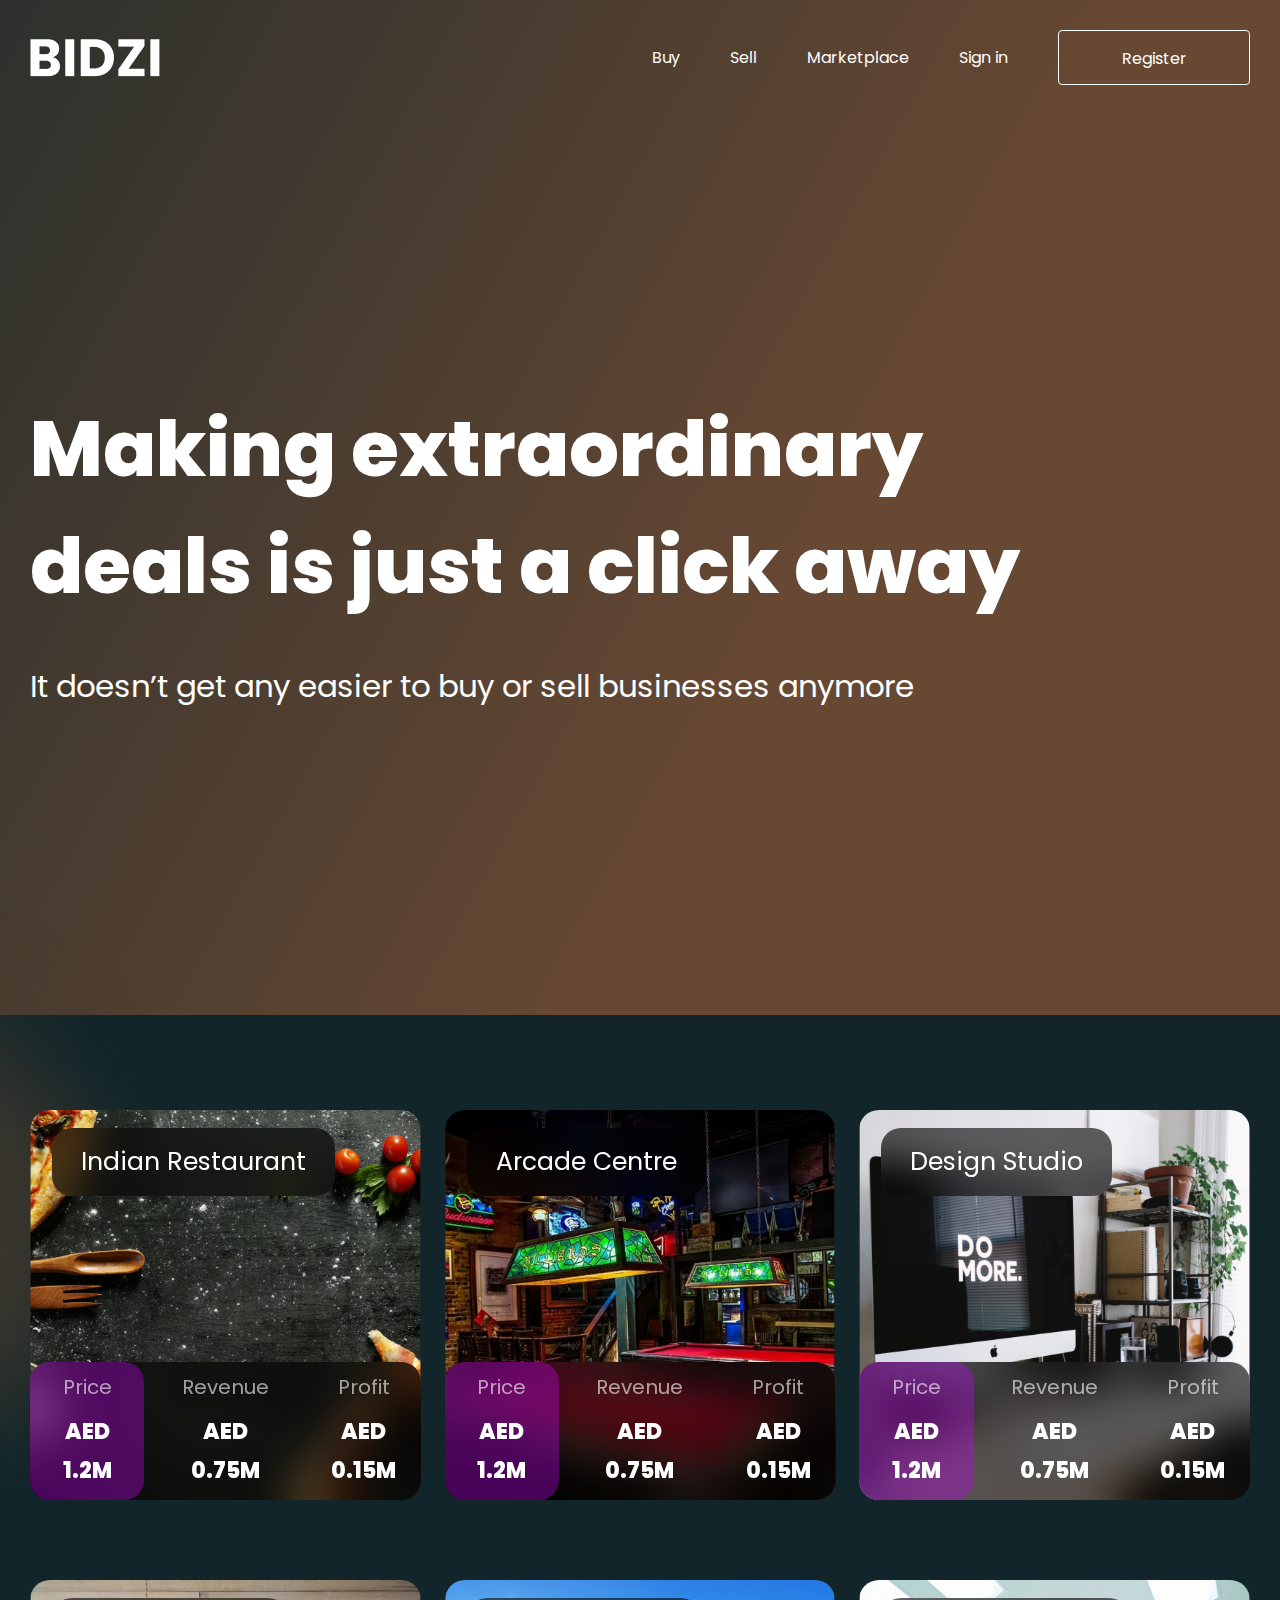
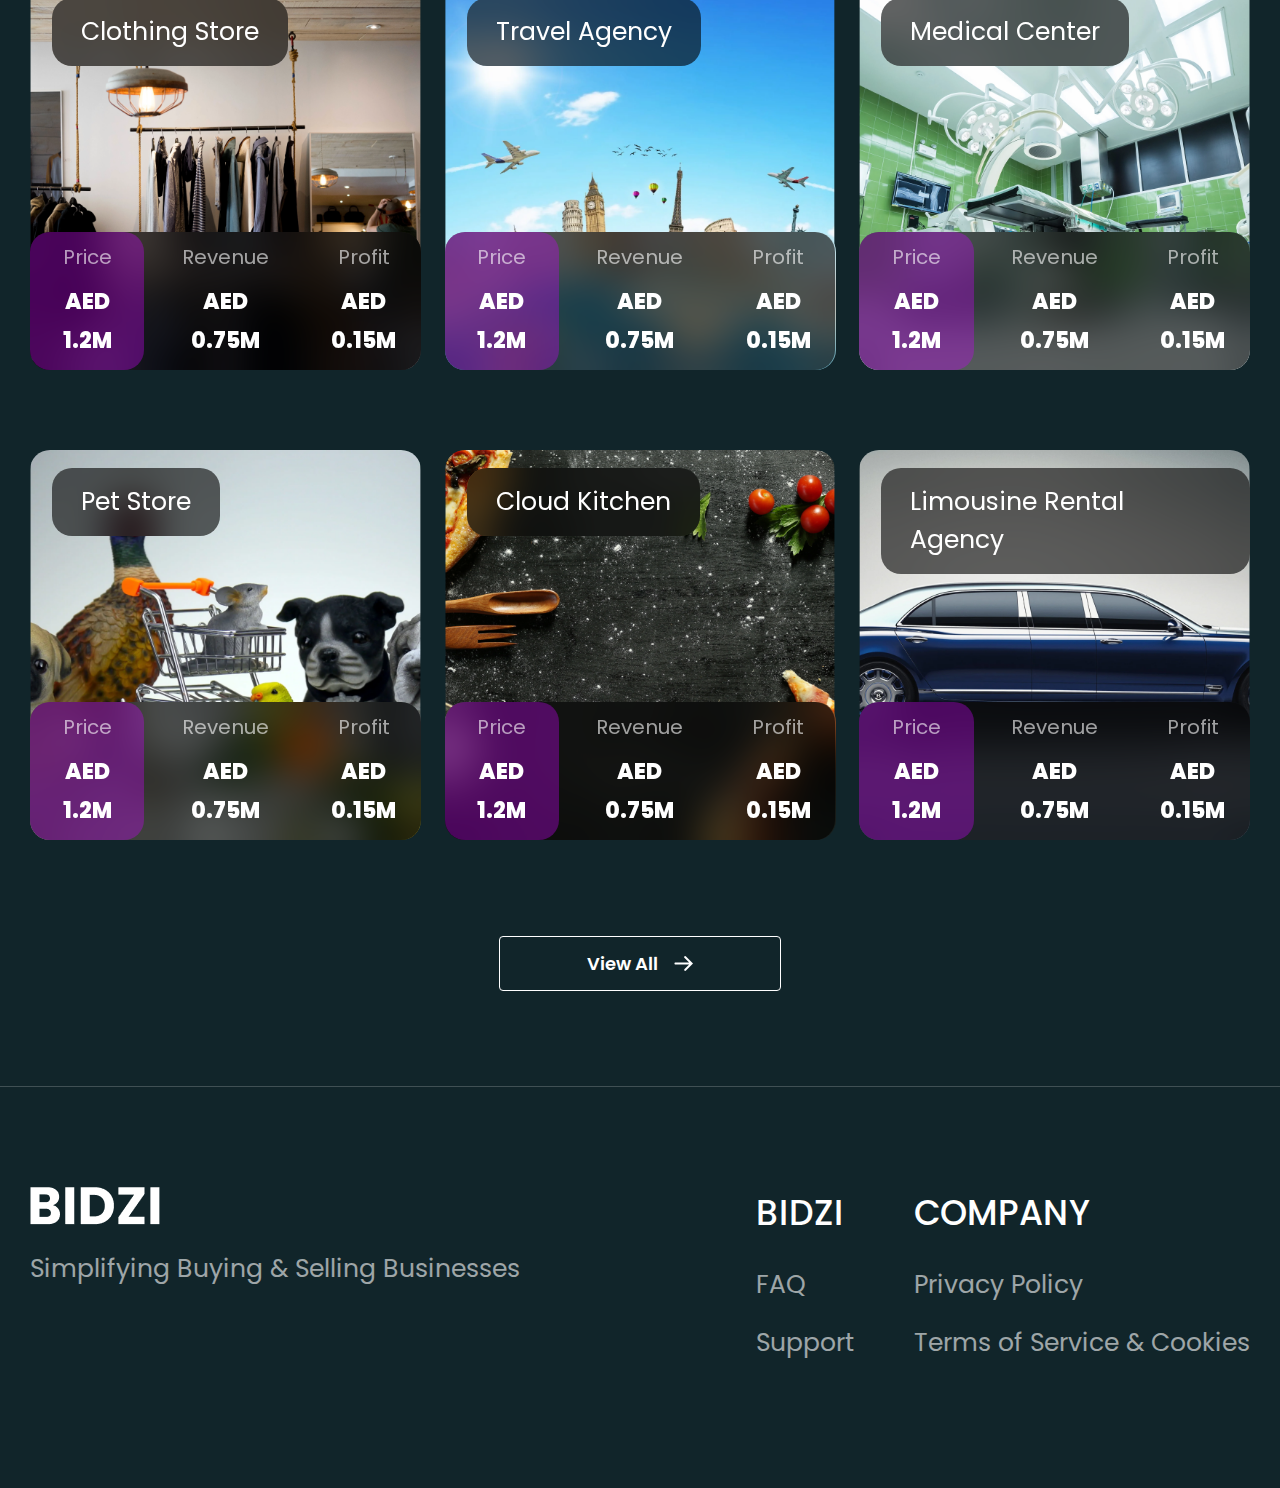
==== commit b085d51b: "new pagees" ====
--- a/index.html
+++ b/index.html
@@ -246,7 +246,7 @@
                     </div>
                     <div class="card-description">
                       <div class="row">
-                        <div class="col-md-4 col-sm-12">
+                        <div class="col-lg-4 col-12">
                           <div class="price-card price">
                             <span class="title-value">Price</span>
                             <span class="price-value">AED 1.2M</span>
@@ -280,7 +280,7 @@
                     </div>
                     <div class="card-description">
                       <div class="row">
-                        <div class="col-md-4 col-sm-12">
+                        <div class="col-lg-4 col-12">
                           <div class="price-card price">
                             <span class="title-value">Price</span>
                             <span class="price-value">AED 1.2M</span>
@@ -402,7 +402,7 @@
             </div>
             <div class="col-md-5 col-sm-12">
               <div class="footer-right">
-                <div>
+                <div class="faq">
                   <h1>Bidzi</h1>
                   <ul class="footer-links">
                     <li>
@@ -413,7 +413,7 @@
                     </li>
                   </ul>
                 </div>
-                <div>
+                <div class="company">
                   <h1>Company</h1>
                   <ul class="footer-links">
                     <li>
--- a/css/main.css
+++ b/css/main.css
@@ -21831,7 +21831,7 @@
   }
 }
 
-#nav ul {
+#nav ul, .business-info ul {
   margin: 0;
   padding: 0;
   list-style: none;
@@ -21986,12 +21986,11 @@
 select {
   -webkit-border-radius: 0;
   height: 52px;
-  line-height: 64px;
   width: 100%;
   padding: 10px 10px;
   font-weight: 500;
   font-size: 18px;
-  line-height: 22px;
+  line-height: 32px !important;
   color: rgba(255, 255, 255, 0.6);
   letter-spacing: 0.02em;
   background-color: #11252a;
@@ -22041,7 +22040,7 @@
   box-shadow: none;
   outline: none;
   border-color: #f7af7e !important;
-  color: rgba(255, 255, 255, 0.6);
+  color: #fff;
 }
 input[type=text]:focus::-webkit-input-placeholder, input[type=text]:hover::-webkit-input-placeholder,
 input[type=tel]:focus::-webkit-input-placeholder,
@@ -22067,6 +22066,7 @@
 select:focus::-webkit-input-placeholder,
 select:hover::-webkit-input-placeholder {
   color: rgba(255, 255, 255, 0.6);
+  line-height: 32px !important;
 }
 input[type=text]:focus::-moz-placeholder, input[type=text]:hover::-moz-placeholder,
 input[type=tel]:focus::-moz-placeholder,
@@ -22093,6 +22093,7 @@
 select:hover::-moz-placeholder {
   opacity: 1;
   color: rgba(255, 255, 255, 0.6);
+  line-height: 32px !important;
 }
 input[type=text]:focus:-moz-placeholder, input[type=text]:hover:-moz-placeholder,
 input[type=tel]:focus:-moz-placeholder,
@@ -22118,6 +22119,7 @@
 select:focus:-moz-placeholder,
 select:hover:-moz-placeholder {
   color: rgba(255, 255, 255, 0.6);
+  line-height: 32px !important;
 }
 input[type=text]:focus:-ms-input-placeholder, input[type=text]:hover:-ms-input-placeholder,
 input[type=tel]:focus:-ms-input-placeholder,
@@ -22143,6 +22145,7 @@
 select:focus:-ms-input-placeholder,
 select:hover:-ms-input-placeholder {
   color: rgba(255, 255, 255, 0.6);
+  line-height: 32px !important;
 }
 input[type=text]:focus.placeholder, input[type=text]:hover.placeholder,
 input[type=tel]:focus.placeholder,
@@ -22168,6 +22171,7 @@
 select:focus.placeholder,
 select:hover.placeholder {
   color: rgba(255, 255, 255, 0.6);
+  line-height: 32px !important;
 }
 input[type=text]::-webkit-input-placeholder,
 input[type=tel]::-webkit-input-placeholder,
@@ -22287,6 +22291,11 @@
   overflow-y: auto;
   overflow-x: hidden;
 }
+@media screen and (max-width: 1280px) {
+  .main-signup .bidzi-content {
+    padding: 50px 55px 30px 50px;
+  }
+}
 @media (max-width: 767px) {
   .main-signup .bidzi-content {
     padding: 50px 30px 30px 30px;
@@ -22299,7 +22308,14 @@
   }
 }
 .main-signup .bidzi-content .logo {
-  margin-bottom: 25px;
+  margin-bottom: 30px;
+  display: block;
+}
+@media (max-width: 767px) {
+  .main-signup .bidzi-content .logo {
+    margin-left: auto;
+    margin-right: auto;
+  }
 }
 .main-signup .bidzi-content .main-heading {
   font-weight: 700;
@@ -22309,19 +22325,46 @@
   margin-bottom: 60px;
   max-width: 449px;
 }
+@media (max-width: 991px) {
+  .main-signup .bidzi-content .main-heading {
+    font-size: 25px;
+  }
+}
+@media (max-width: 767px) {
+  .main-signup .bidzi-content .main-heading {
+    max-width: 100%;
+    margin-bottom: 30px;
+  }
+}
 .main-signup .bidzi-content .grey-box {
   width: 45px;
   height: 45px;
   background: rgba(255, 255, 255, 0.2);
-  margin-bottom: 20px;
+  margin-bottom: 25px;
+}
+@media (max-width: 767px) {
+  .main-signup .bidzi-content .grey-box {
+    margin-left: auto;
+    margin-right: auto;
+  }
 }
 .main-signup .bidzi-content .box-desc {
   font-weight: 500;
   font-size: 20px;
   line-height: 30px;
   color: #fff;
-  margin-bottom: 20px;
+  margin-bottom: 25px;
   max-width: 481px;
+}
+@media (max-width: 991px) {
+  .main-signup .bidzi-content .box-desc {
+    font-size: 18px;
+  }
+}
+@media (max-width: 767px) {
+  .main-signup .bidzi-content .box-desc {
+    max-width: 100%;
+  }
 }
 .main-signup .signup-input {
   background-color: #11252a;
@@ -22330,7 +22373,7 @@
   align-items: center;
   justify-content: center;
 }
-@media (max-width: 767px) {
+@media (max-width: 991px) {
   .main-signup .signup-input {
     padding: 20px 40px;
   }
@@ -22351,7 +22394,7 @@
   line-height: 22px;
   letter-spacing: 0.02em;
   color: #fff;
-  margin-bottom: 10px;
+  margin-bottom: 15px;
 }
 @media (max-width: 767px) {
   .main-signup .signup-input form .form-group label {
@@ -22359,7 +22402,8 @@
   }
 }
 .main-signup .signup-input form .form-group input {
-  margin-bottom: 10px;
+  margin-bottom: 15px;
+  color: #fff;
 }
 .main-signup .signup-input form .form-group select {
   margin-bottom: 15px;
@@ -22371,6 +22415,7 @@
   width: 33px;
   align-self: baseline;
   height: 33px;
+  accent-color: transparent !important;
 }
 .main-signup .signup-input form .form-group .check-text {
   font-weight: 500;
@@ -22390,10 +22435,20 @@
   letter-spacing: 0.02em;
   color: #000 !important;
 }
+@media (max-width: 639px) {
+  .main-signup .signup-input form .form-group .btn-seller, .main-signup .signup-input form .form-group .btn-buyer {
+    width: 100%;
+  }
+}
 .main-signup .signup-input form .form-group .btn-buyer {
-  background: rgba(255, 255, 255, 0.6);
+  background: #425154;
   border: 1px solid #fff;
   color: #fff !important;
+}
+@media (max-width: 639px) {
+  .main-signup .signup-input form .form-group .btn-buyer {
+    width: 100%;
+  }
 }
 .main-signup .signup-input form .form-group .signup-btn {
   background: #c204f1;
@@ -22410,11 +22465,6 @@
   color: #fff !important;
   height: 53px;
 }
-.main-signup .signup-input form .form-group .signin {
-  font-weight: 500;
-  font-size: 20px;
-  line-height: 30px;
-}
 .main-signup .signup-input form .description {
   font-weight: 400;
   font-size: 20px;
@@ -22438,6 +22488,11 @@
 .main-signup .signup-input form .description::after {
   right: 0;
   transform: translateY(-50%);
+}
+.main-signup .signup-input form .signin a {
+  font-weight: 500;
+  font-size: 20px;
+  line-height: 30px;
 }
 
 .bg-dashbaord {
@@ -22493,6 +22548,7 @@
     margin: 0;
     border-radius: 0 40px 40px 0;
     transition: all ease 0.3s;
+    background: linear-gradient(298.88deg, #674833 38.54%, #2e312d 98.54%);
   }
 }
 .inner-dashboard .sidebar ul {
@@ -22845,6 +22901,7 @@
   border-radius: 10px;
   padding: 19px;
   margin-bottom: 10px;
+  font-family: "Montserrat", sans-serif !important;
 }
 @media (max-width: 639px) {
   .question-listing .inner-question P {
@@ -22854,6 +22911,7 @@
 .question-listing .inner-question textarea {
   margin-bottom: 19px;
   border: none;
+  font-family: "Montserrat", sans-serif !important;
 }
 @media (max-width: 639px) {
   .question-listing .inner-question textarea {
@@ -22871,7 +22929,7 @@
 }
 @media (max-width: 639px) {
   .document-listing {
-    padding: 10px;
+    padding: 10px 20px;
   }
 }
 .document-listing h1 {
@@ -23053,6 +23111,7 @@
   font-size: 26px;
   line-height: 32px;
   font-family: "Montserrat", sans-serif !important;
+  margin: 0;
   color: #fff;
 }
 @media (max-width: 639px) {
@@ -23275,12 +23334,339 @@
           backdrop-filter: blur(20px);
 }
 
+.Lol-main-wrapper {
+  padding: 20px 40px !important;
+}
+@media (max-width: 639px) {
+  .Lol-main-wrapper {
+    padding: 10px !important;
+  }
+}
+.Lol-main-wrapper .lol-wrapper .main-wrapper-question {
+  min-height: 650px;
+  overflow: auto;
+  height: 650px;
+}
+.Lol-main-wrapper .lol-wrapper .main-wrapper-question .lol-question-answer .lol-question {
+  padding: 43px 20px;
+  border-radius: 20px;
+  background: rgba(0, 0, 0, 0.2);
+  -webkit-backdrop-filter: blur(20px);
+          backdrop-filter: blur(20px);
+  margin-bottom: 10px;
+}
+@media (max-width: 639px) {
+  .Lol-main-wrapper .lol-wrapper .main-wrapper-question .lol-question-answer .lol-question {
+    padding: 20px 10px !important;
+  }
+}
+.Lol-main-wrapper .lol-wrapper .main-wrapper-question .lol-question-answer .lol-question p {
+  color: #fff;
+  font-size: 17px;
+  font-family: "Montserrat", sans-serif !important;
+  font-weight: 700;
+  margin-bottom: 0;
+  line-height: 30px;
+}
+@media (max-width: 639px) {
+  .Lol-main-wrapper .lol-wrapper .main-wrapper-question .lol-question-answer .lol-question p {
+    font-size: 14px;
+  }
+}
+.Lol-main-wrapper .lol-wrapper .main-wrapper-question .lol-answer {
+  margin-bottom: 10px;
+}
+.Lol-main-wrapper .lol-wrapper .main-wrapper-question .lol-answer textarea {
+  height: 108px;
+  border-radius: 20px;
+  background: rgba(0, 0, 0, 0.2);
+  -webkit-backdrop-filter: blur(20px);
+          backdrop-filter: blur(20px);
+  border: none;
+  font-family: "Montserrat", sans-serif !important;
+  font-style: italic;
+  color: #8F8F8F;
+  font-size: 17px;
+  padding: 43px 20px;
+}
+@media (max-width: 639px) {
+  .Lol-main-wrapper .lol-wrapper .main-wrapper-question .lol-answer textarea {
+    padding: 20px 10px !important;
+  }
+}
+.Lol-main-wrapper .lol-wrapper .main-wrapper-question .lol-answer textarea::-moz-placeholder {
+  font-family: "Montserrat", sans-serif !important;
+  font-style: italic;
+  display: flex;
+  align-items: center;
+  color: #8F8F8F;
+  font-size: 17px;
+  justify-content: center;
+}
+.Lol-main-wrapper .lol-wrapper .main-wrapper-question .lol-answer textarea::placeholder {
+  font-family: "Montserrat", sans-serif !important;
+  font-style: italic;
+  display: flex;
+  align-items: center;
+  color: #8F8F8F;
+  font-size: 17px;
+  justify-content: center;
+}
+.Lol-main-wrapper .lol-wrapper .lol-filter {
+  margin-bottom: 30px;
+}
+.Lol-main-wrapper .lol-wrapper .lol-filter p {
+  font-size: 18px;
+  font-weight: 500;
+  font-family: "Montserrat", sans-serif !important;
+  margin-bottom: 0;
+  color: #fff;
+}
+.Lol-main-wrapper .lol-wrapper .lol-filter a {
+  font-size: 18px;
+  font-weight: 500;
+  font-family: "Montserrat", sans-serif !important;
+  margin-bottom: 0;
+  color: #fff;
+  padding: 19px;
+  background-color: #253337;
+  border-radius: 10px;
+  display: flex;
+  gap: 30px;
+}
+.Lol-main-wrapper .lol-details {
+  padding: 0;
+}
+.Lol-main-wrapper .lol-details .user-img-chats .lol-user-img {
+  position: relative;
+}
+@media (max-width: 639px) {
+  .Lol-main-wrapper .lol-details .user-img-chats .lol-user-img img {
+    height: 60px;
+    width: 60px;
+  }
+}
+.Lol-main-wrapper .lol-details .user-img-chats .lol-user-img::after {
+  position: absolute;
+  content: "";
+  right: 0px;
+  top: 2px;
+  background: #93BF28;
+  width: 18px;
+  height: 18px;
+  border-radius: 50%;
+}
+.Lol-main-wrapper .lol-details .lol-detail-content {
+  min-height: 650px;
+  overflow: auto;
+  height: 650px;
+}
+.Lol-main-wrapper .lol-details .lol-detail-content img {
+  width: 100%;
+  padding: 10px;
+}
+
+.custom-scrollbar::-webkit-scrollbar {
+  width: 5px;
+  scrollbar-gutter: stable;
+  max-height: 20px;
+}
+.custom-scrollbar::-webkit-scrollbar-track {
+  background: rgba(74, 75, 77, 0.1);
+  border-radius: 10px;
+}
+.custom-scrollbar::-webkit-scrollbar-thumb {
+  border-radius: 10px;
+  background-color: #C204F1;
+}
+.custom-scrollbar::-webkit-scrollbar:horizontal {
+  max-height: 5px;
+}
+.custom-scrollbar::-webkit-scrollbar-thumb:horizontal {
+  border-radius: 10px;
+  background-color: #C204F1;
+  width: auto;
+}
+
+.resource-tabs .nav-tabs {
+  border: none;
+}
+.resource-tabs .nav-tabs .nav-link {
+  display: flex;
+  align-items: center;
+  justify-content: center;
+  border-radius: 10px;
+  border: 1px solid rgba(255, 255, 255, 0.4);
+  color: #fff;
+  font-size: 20px;
+  font-family: "Poppins", sans-serif;
+  font-weight: 500;
+}
+.resource-tabs .nav-tabs .nav-link:nth-child(1) {
+  background: linear-gradient(90deg, #C23289 0%, #6D1CD9 100%);
+}
+.resource-tabs .nav-tabs .nav-link:nth-child(2) {
+  background: #1E75DE;
+}
+.resource-tabs .nav-tabs .nav-link:nth-child(3) {
+  background: #93BF28;
+}
+.resource-tabs .nav-tabs .nav-link:nth-child(4) {
+  background: #BF9528;
+}
+.resource-tabs .resource-card {
+  margin-bottom: 20px;
+}
+.resource-tabs .resource-card img {
+  width: 100%;
+}
+@media (max-width: 639px) {
+  .resource-tabs .resource-card .card-wrapper {
+    padding: 10px 0 !important;
+  }
+}
+.resource-tabs .resource-card .card-wrapper p {
+  color: #fff;
+  font-size: 20px;
+  font-family: "Poppins", sans-serif;
+  font-weight: 600;
+  margin-bottom: 0px;
+  line-height: 32px;
+  display: block;
+  position: relative;
+}
+@media (max-width: 639px) {
+  .resource-tabs .resource-card .card-wrapper p {
+    font-size: 16px;
+  }
+}
+.resource-tabs .resource-card .card-wrapper a {
+  color: #fff;
+  font-size: 20px;
+  font-family: "Poppins", sans-serif;
+  padding: 18px 25px;
+  border-radius: 15px;
+  background: rgba(0, 0, 0, 0.6);
+  -webkit-backdrop-filter: blur(20px);
+          backdrop-filter: blur(20px);
+}
+@media (max-width: 639px) {
+  .resource-tabs .resource-card .card-wrapper a {
+    font-size: 16px;
+  }
+}
+
+.business-detail-section {
+  padding: 55px 0 0;
+}
+
+.business-info {
+  color: #ffffff;
+}
+.business-info ul li {
+  position: relative;
+  padding-left: 45px;
+  color: rgba(255, 255, 255, 0.9);
+  font-size: 16px;
+  line-height: 22px;
+  margin-bottom: 40px;
+}
+.business-info ul li::before {
+  content: "";
+  position: absolute;
+  width: 11px;
+  height: 11px;
+  border-radius: 50%;
+  left: 0;
+  top: 50%;
+  transform: translateY(-50%);
+  background: #c204f1;
+}
+
+.business-info-title {
+  font-weight: 400;
+  font-size: 16px;
+  line-height: 18px;
+  color: rgba(255, 255, 255, 0.4);
+  margin-bottom: 19px;
+  display: inline-block;
+  vertical-align: top;
+}
+
+.business-title {
+  font-weight: 700;
+  font-size: 30px;
+  line-height: 36px;
+  color: #ffffff;
+  margin-bottom: 19px;
+}
+
+.business-detail {
+  font-weight: 400;
+  font-size: 18px;
+  line-height: 22px;
+  color: rgba(255, 255, 255, 0.9);
+  margin-bottom: 53px;
+}
+
+.business-verfication {
+  display: flex;
+  align-items: center;
+  gap: 20px;
+  padding-bottom: 50px;
+  margin-bottom: 40px;
+  border-bottom: 1px solid rgba(255, 255, 255, 0.1);
+}
+.business-verfication .img-box {
+  width: 80px;
+}
+
+.busniess-video-box {
+  border: 1px solid rgba(255, 255, 255, 0.2);
+  border-radius: 20px;
+  padding: 17px;
+}
+.busniess-video-box .video-box {
+  position: relative;
+  overflow: hidden;
+  border-radius: 20px;
+}
+.busniess-video-box .video-box img {
+  width: 100%;
+}
+
+.paly-btn {
+  font-size: 20px;
+  position: absolute;
+  display: flex;
+  align-items: center;
+  justify-content: center;
+  border-radius: 50%;
+  background: rgba(255, 255, 255, 0.2);
+  width: 102px;
+  height: 102px;
+  top: 50%;
+  left: 50%;
+  transform: translate(-50%, -50%);
+  z-index: 1;
+  cursor: pointer;
+}
+
 body {
   font-size: 14px;
   line-height: 18px;
   font-family: "Poppins", sans-serif;
   color: #11252a;
   background: #11252a;
+}
+
+.min-container {
+  max-width: 1080px;
+}
+
+.max-container {
+  max-width: 1440px;
+  margin: auto;
 }
 
 .container-fluid {
@@ -23421,10 +23807,23 @@
 
 #wrapper {
   position: relative;
-  overflow-x: hidden;
-  overflow-y: auto;
+  overflow: hidden;
   width: 100%;
   transition: all ease 0.3s;
+  z-index: 1;
+}
+#wrapper::before {
+  content: "";
+  position: absolute;
+  top: 875px;
+  left: -481.53px;
+  width: 700px;
+  height: 700px;
+  background-image: url("../images/bg-circle.png");
+  background-size: contain;
+  background-repeat: repeat;
+  background-position: center;
+  z-index: 1;
 }
 #wrapper.nav-active #nav {
   left: 0;
@@ -23578,7 +23977,7 @@
   display: block;
   padding: 10px 0;
   font-weight: 400;
-  font-size: 20px;
+  font-size: 16px;
   line-height: 30px;
   color: #fff;
 }
@@ -23641,6 +24040,11 @@
     height: 300px;
   }
 }
+@media (max-width: 991px) {
+  .main-header .banner-section .banner-content {
+    text-align: center;
+  }
+}
 @media (max-width: 579px) {
   .main-header .banner-section .banner-content {
     text-align: center;
@@ -23653,6 +24057,12 @@
   color: #fff;
   max-width: 1007.02px;
 }
+@media (max-width: 991px) {
+  .main-header .banner-section .banner-content h1 {
+    font-size: 50.0364px;
+    line-height: 90px;
+  }
+}
 @media (max-width: 579px) {
   .main-header .banner-section .banner-content h1 {
     font-size: 30.0364px;
@@ -23665,7 +24075,6 @@
   font-size: 31px;
   line-height: 46px;
   color: #fff;
-  max-width: 700px;
 }
 @media (max-width: 579px) {
   .main-header .banner-section .banner-content p {
@@ -23698,10 +24107,347 @@
   height: 44px;
   line-height: 45px;
 }
+.main-header .banner-section.buyer-bussiness {
+  padding: 90px 0px 60px 0px;
+  width: 100%;
+}
+@media (max-width: 639px) {
+  .main-header .banner-section.buyer-bussiness {
+    padding: 45px 0px 40px 0px;
+  }
+}
+.main-header .banner-section.buyer-bussiness .buyer-bussines-title {
+  font-weight: 700;
+  font-size: 48px;
+  line-height: 72px;
+  max-width: 790px;
+  color: #fff;
+}
+@media (max-width: 639px) {
+  .main-header .banner-section.buyer-bussiness .buyer-bussines-title {
+    font-size: 35px;
+    line-height: 45px;
+    margin-bottom: 15px;
+  }
+}
+.main-header .banner-section.buyer-bussiness .buyer-desc {
+  font-weight: 400;
+  font-size: 25px;
+  line-height: 184%;
+  color: rgba(255, 255, 255, 0.9);
+  margin-bottom: 52px !important;
+  max-width: 1171px;
+  margin: auto;
+}
+@media (max-width: 639px) {
+  .main-header .banner-section.buyer-bussiness .buyer-desc {
+    font-size: 20px;
+    line-height: 30px;
+    margin-bottom: 20px !important;
+  }
+}
+.main-header .banner-section.buyer-bussiness .btn-buyer-bussiness {
+  font-weight: 700;
+  font-size: 20px;
+  line-height: 30px;
+  color: #fff;
+  border: 1px solid #fff;
+  border-radius: 5px;
+  background: transparent;
+}
+.main-header .banner-section.buyer-bussiness .btn-buyer-bussiness:hover {
+  background: #f7af7e;
+}
+@media (max-width: 639px) {
+  .main-header .banner-section.buyer-bussiness .btn-buyer-bussiness {
+    font-size: 16px;
+    line-height: 25px;
+    width: 100%;
+  }
+}
+.main-header .banner-section.general-faq {
+  padding: 30px 0px 67px 0px;
+}
+.main-header .banner-section.general-faq .buyer-desc {
+  color: rgba(255, 255, 255, 0.6);
+  font-size: 20px;
+  margin-bottom: 26px !important;
+}
+.main-header .banner-section.general-faq .search-box {
+  position: relative;
+  margin: 0 auto 0px;
+}
+.main-header .banner-section.general-faq .search-box::after {
+  content: "";
+  background-image: url("../images/search-icon.png");
+  background-size: contain;
+  background-repeat: no-repeat;
+  position: absolute;
+  top: 50%;
+  right: 20px;
+  transform: translateY(-50%);
+  width: 20px;
+  height: 20px;
+}
+.main-header .banner-section.general-faq .search-box input {
+  border-radius: 5px 0px 0px 5px;
+  padding-right: 40px;
+  background: rgba(255, 255, 255, 0.1);
+}
+
+.buyer-desc {
+  font-weight: 400;
+  font-size: 25px;
+  line-height: 184%;
+  color: rgba(255, 255, 255, 0.9);
+}
+@media (max-width: 639px) {
+  .buyer-desc {
+    font-size: 20px;
+  }
+}
 
 #main {
   position: relative;
   background: #11252a;
+}
+
+section,
+.section {
+  position: relative;
+  z-index: 2;
+}
+
+.buyer-journey-section {
+  padding: 80px 0px 120px 0px;
+}
+@media (max-width: 767px) {
+  .buyer-journey-section {
+    padding: 50px 0px 40px 0px;
+  }
+}
+@media (max-width: 639px) {
+  .buyer-journey-section {
+    padding: 30px 0px 20px 0px;
+  }
+}
+.buyer-journey-section .img-box {
+  margin-top: 90px;
+}
+@media (max-width: 767px) {
+  .buyer-journey-section .img-box {
+    margin-top: 40px;
+  }
+}
+@media (max-width: 639px) {
+  .buyer-journey-section .img-box {
+    margin-top: 25px;
+    margin-bottom: 20px;
+  }
+}
+
+.bid-report-section {
+  background: linear-gradient(298.88deg, #674833 38.54%, #2e312d 98.54%);
+  padding: 120px 0px;
+  text-align: center;
+}
+@media (max-width: 767px) {
+  .bid-report-section {
+    padding: 60px 10px;
+  }
+}
+@media (max-width: 639px) {
+  .bid-report-section {
+    padding: 35px 10px;
+  }
+}
+
+.member-ship-section {
+  padding: 80px 0px;
+}
+@media (max-width: 767px) {
+  .member-ship-section {
+    padding: 50px 10px;
+  }
+}
+@media (max-width: 639px) {
+  .member-ship-section {
+    padding: 30px 10px;
+  }
+}
+
+.bidzi-card {
+  background: linear-gradient(298.88deg, #674833 38.54%, #2e312d 98.54%);
+}
+
+.listing-card,
+.bidzi-card {
+  border-radius: 20px;
+  padding: 42px 0px;
+  margin: 0px 10px;
+}
+@media (max-width: 767px) {
+  .listing-card,
+  .bidzi-card {
+    padding: 22px 0px;
+  }
+}
+
+.card-desc {
+  color: #fff;
+  text-align: center;
+  font-size: 27.85px;
+  font-weight: 500;
+}
+@media (max-width: 767px) {
+  .card-desc {
+    font-size: 20px;
+  }
+}
+
+.card-main-title {
+  color: #fff;
+  text-align: center;
+  font-size: 27.85px;
+  font-family: Poppins;
+  font-weight: 700;
+}
+@media (max-width: 767px) {
+  .card-main-title {
+    font-size: 20px;
+  }
+}
+
+.card-title {
+  color: #fff;
+  text-align: center;
+  font-size: 46.583px;
+  font-weight: 700;
+  margin: 18px 0px;
+}
+@media (max-width: 767px) {
+  .card-title {
+    font-size: 36px;
+    max-width: 100% !important;
+  }
+}
+@media (max-width: 639px) {
+  .card-title {
+    font-size: 25px;
+  }
+}
+
+.btn-listing-card {
+  border-radius: 10px;
+  border: 1px solid rgba(255, 255, 255, 0.4);
+  background: #c204f1;
+  width: 90%;
+  color: #fff;
+  text-align: center;
+  font-size: 20px;
+  font-weight: 500;
+  margin-bottom: 25px;
+}
+.btn-listing-card:hover {
+  background: transparent;
+  color: #fff;
+}
+
+.listing-items {
+  list-style: none;
+  padding: 0px 20px;
+}
+.listing-items .free-item, .listing-items .paid-item {
+  text-align: left !important;
+  color: #fff;
+  padding: 10px 10px 10px 55px;
+  text-align: center;
+  font-size: 18.813px;
+  top: 0;
+  font-weight: 500;
+  line-height: 30px;
+  position: relative;
+}
+@media (max-width: 639px) {
+  .listing-items .free-item, .listing-items .paid-item {
+    font-size: 18px;
+  }
+}
+.listing-items .free-item::before, .listing-items .paid-item::before {
+  content: "";
+  border-radius: 300px;
+  position: absolute;
+  background: #c204f1;
+  left: 0;
+  top: 10%;
+  width: 40px;
+  height: 40px;
+  background-image: url("../images/tik-items.png");
+  background-position: center;
+  background-repeat: no-repeat;
+  background-size: 20px;
+}
+@media (max-width: 639px) {
+  .listing-items .paid-item {
+    font-size: 18px;
+  }
+}
+.listing-items .paid-item::before {
+  content: "";
+  border-radius: 300px;
+  position: absolute;
+  background: #3e3e3e;
+  left: 0;
+  top: 10%;
+  width: 40px;
+  height: 40px;
+  background-image: url("../images/tik-items.png");
+  background-position: center;
+  background-repeat: no-repeat;
+  background-size: 20px;
+}
+
+.sub-title {
+  font-weight: 700;
+  font-size: 36px;
+  line-height: 56px;
+  margin-bottom: 15px !important;
+  color: #fff;
+}
+@media (max-width: 767px) {
+  .sub-title {
+    font-size: 25px;
+    max-width: 100% !important;
+  }
+}
+@media (max-width: 639px) {
+  .sub-title {
+    font-size: 22px;
+  }
+}
+
+.sub-desc {
+  font-weight: 400;
+  font-size: 25px;
+  color: rgba(255, 255, 255, 0.7);
+  line-height: 184%;
+  max-width: 957px;
+  margin: auto;
+}
+@media (max-width: 767px) {
+  .sub-desc {
+    font-size: 20px;
+    max-width: 100% !important;
+  }
+}
+@media (max-width: 639px) {
+  .sub-desc {
+    font-size: 18px;
+  }
+}
+
+.seller-steps {
+  max-width: 100% !important;
 }
 
 .card-section {
@@ -23738,7 +24484,7 @@
   width: 100%;
 }
 .card-section .card .card-content .card-tag {
-  padding: 16px 0px 0px 22px;
+  padding: 18px 0px 0px 22px;
 }
 @media (max-width: 579px) {
   .card-section .card .card-content .card-tag {
@@ -23772,11 +24518,11 @@
 }
 .card-section .card .card-content .card-description .price-card {
   display: flex;
+  flex-direction: column;
+  align-items: center;
   justify-content: center;
-  align-items: center;
-  flex-direction: column;
   gap: 10px;
-  padding: 20px;
+  padding: 10px;
   text-align: center;
   height: 100%;
 }
@@ -23841,6 +24587,9 @@
 #footer {
   position: relative;
   background: #11252a;
+}
+#footer .logo {
+  display: block;
 }
 #footer .container-fluid {
   border-top: 1px solid rgba(255, 255, 255, 0.2);
